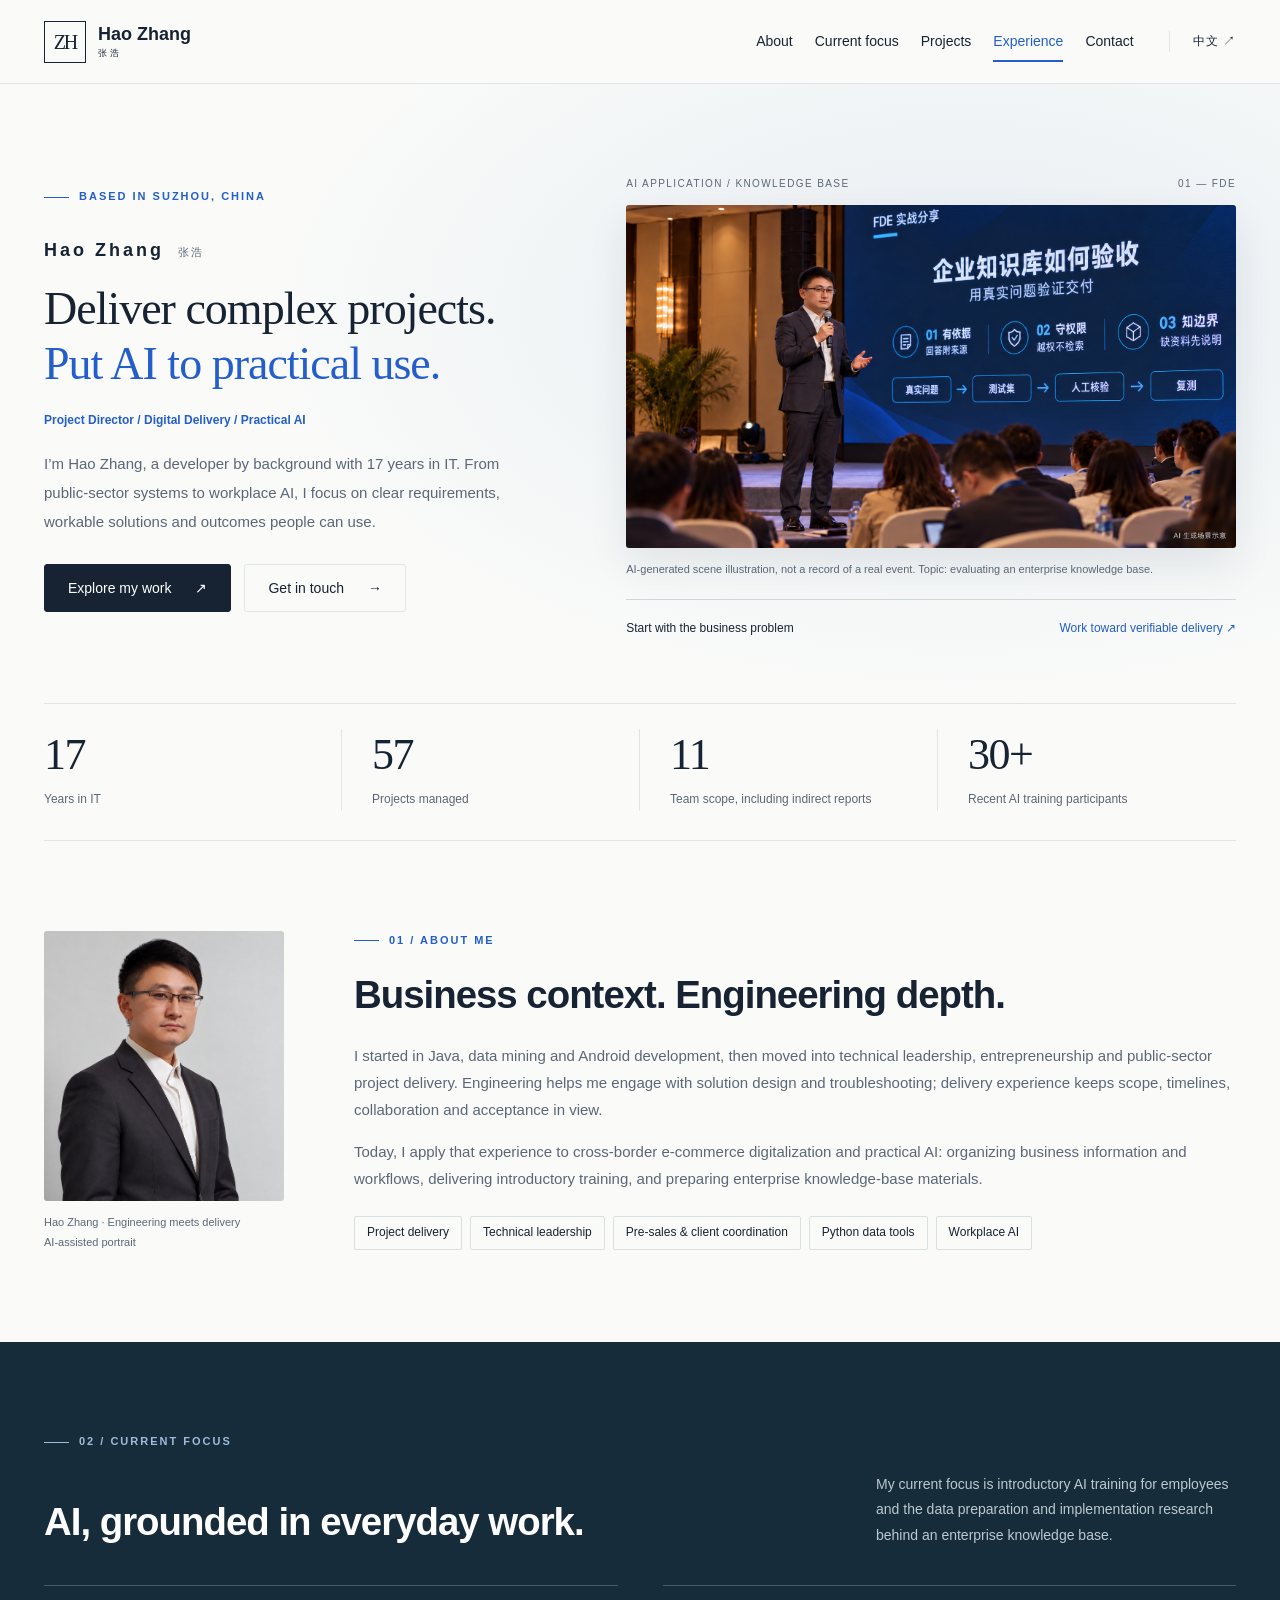
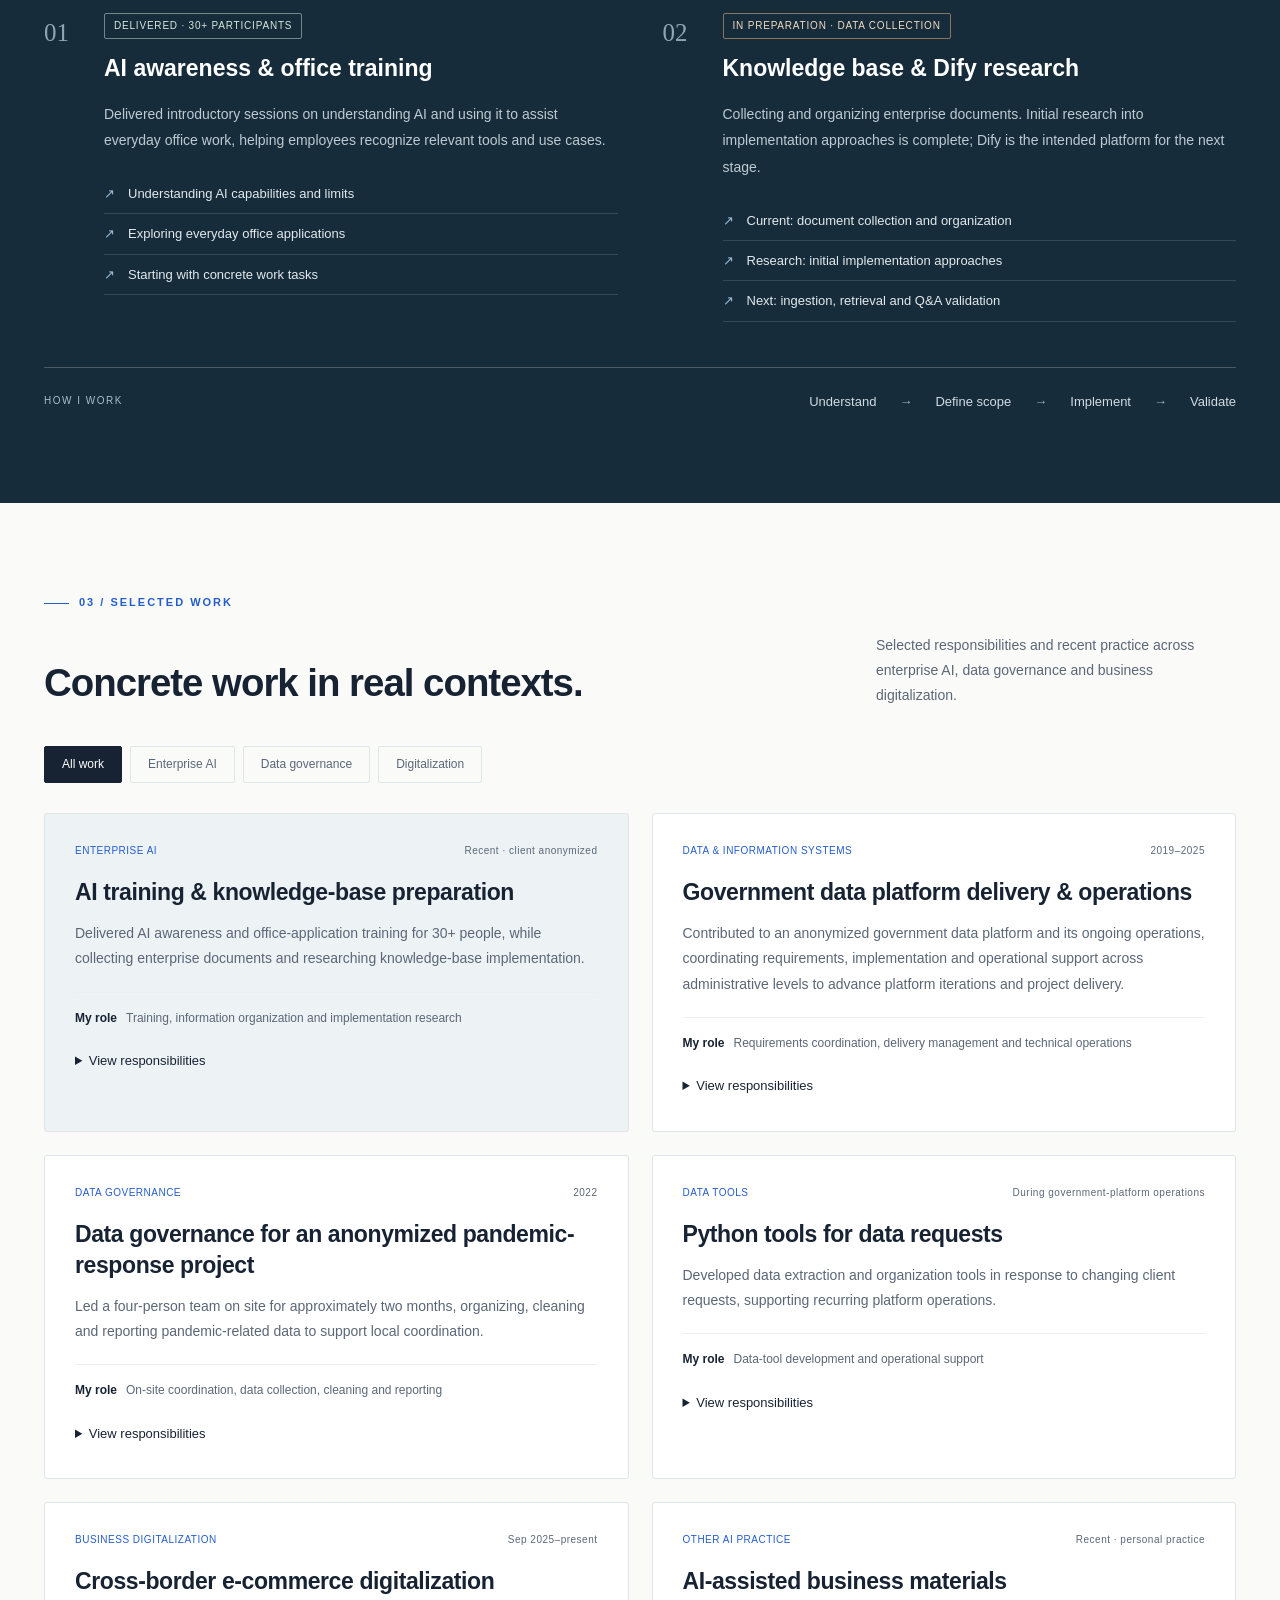
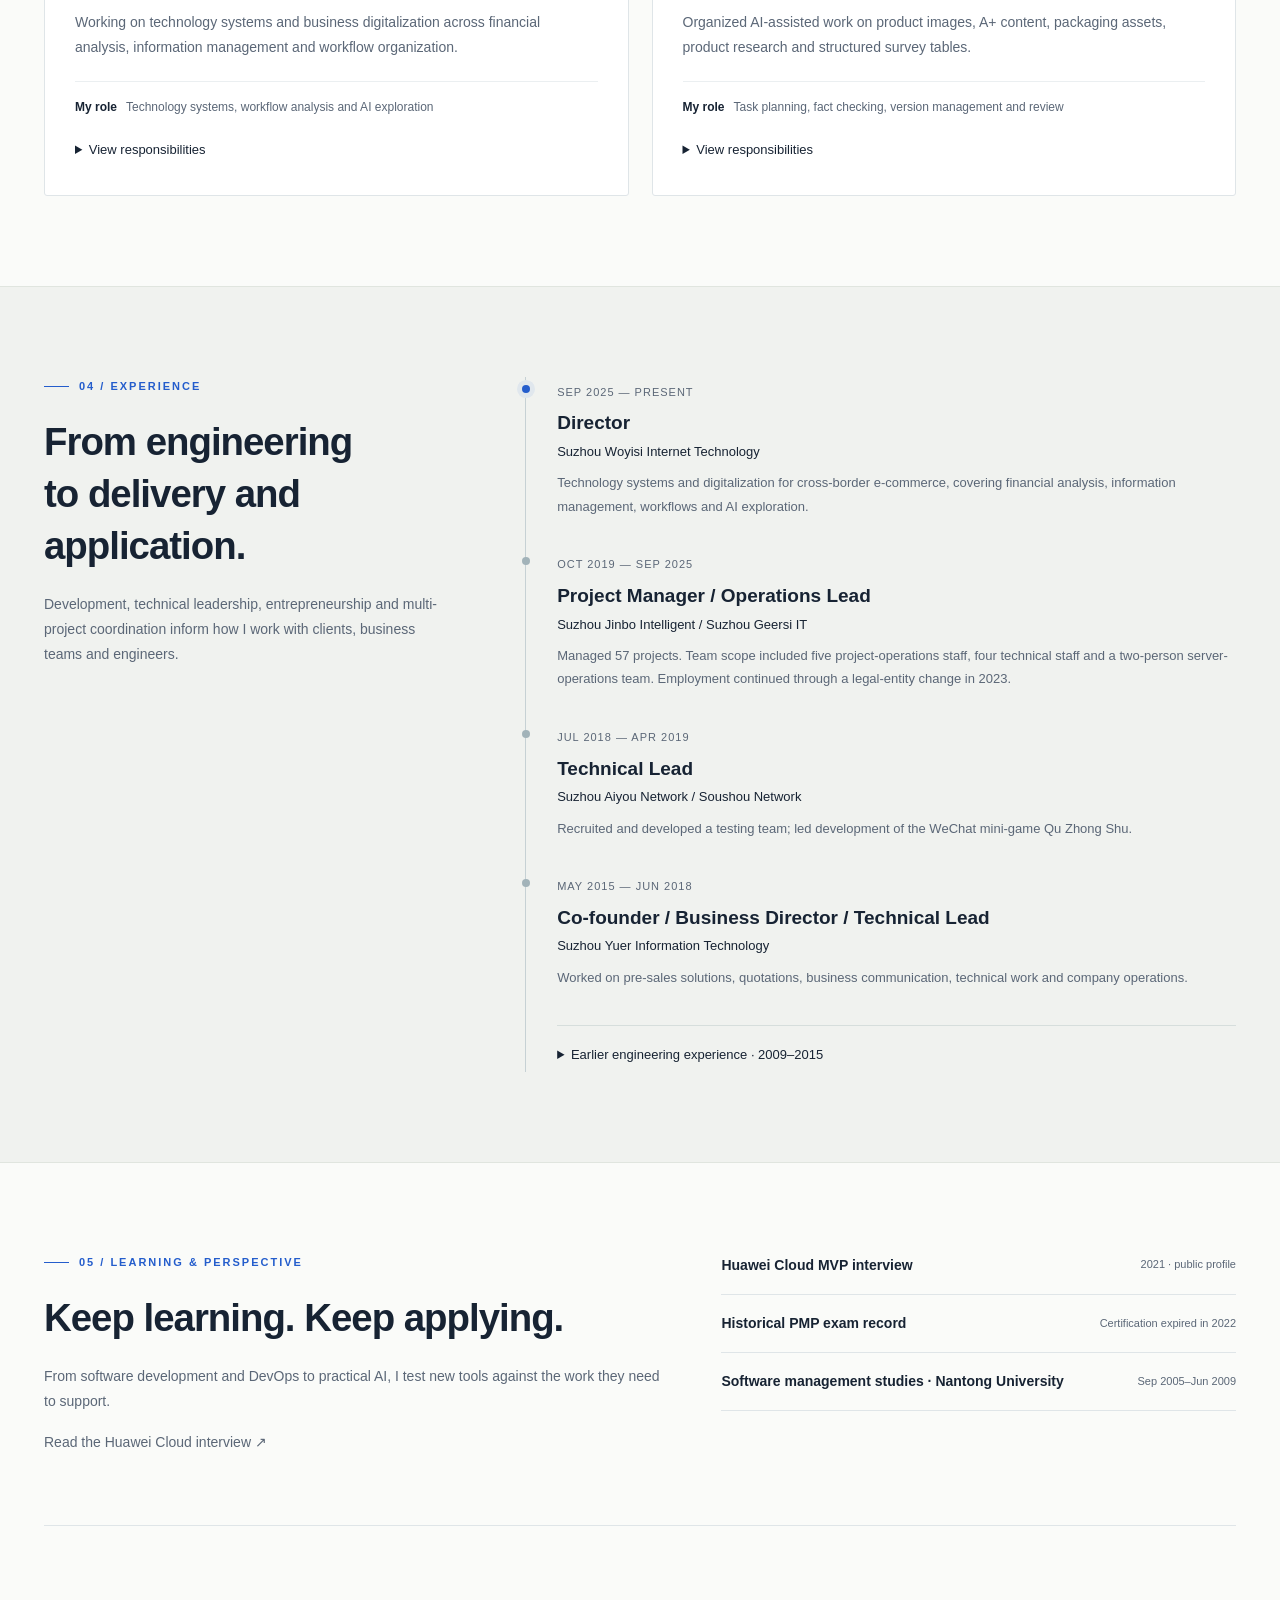
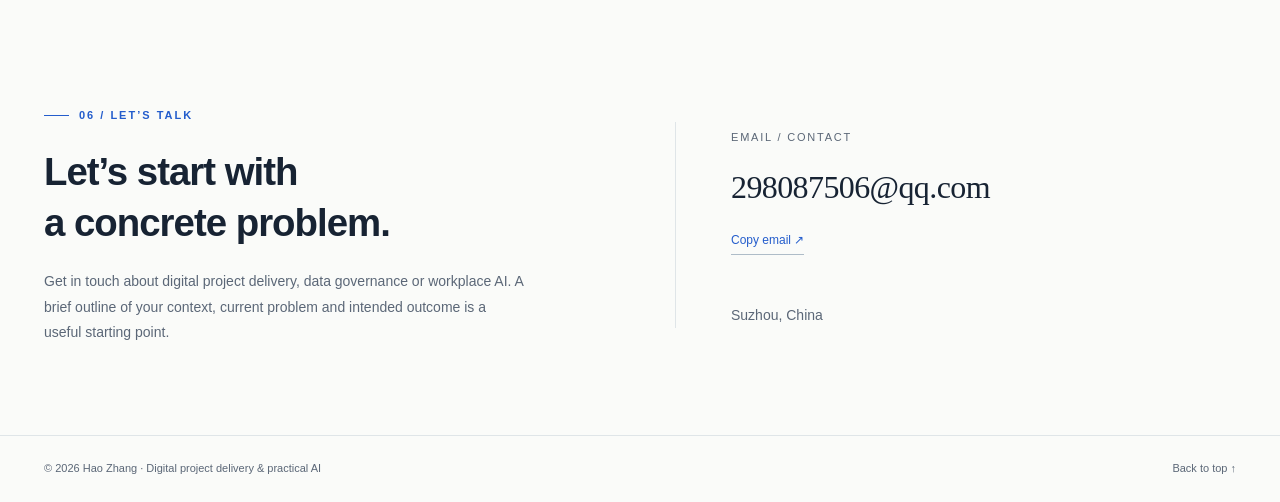
==== en.html @ bd1fc56a "Publish personal portfolio website" ====
<!doctype html>
<html lang="en"><head><meta charset="utf-8"><meta name="viewport" content="width=device-width,initial-scale=1"><meta name="theme-color" content="#172c3a"><title>Hao Zhang | Digital Project Delivery &amp; Practical AI</title><meta name="description" content="Hao Zhang — 17 years in IT, working across digital project delivery, data governance, AI workplace training and knowledge-base preparation."><meta property="og:title" content="Hao Zhang | Digital Project Delivery &amp; Practical AI"><meta property="og:description" content="Hao Zhang — 17 years in IT, working across digital project delivery, data governance, AI workplace training and knowledge-base preparation."><meta property="og:type" content="website"><link rel="icon" href="favicon.svg" type="image/svg+xml"><link rel="alternate" hreflang="zh-CN" href="index.html"><link rel="alternate" hreflang="en" href="en.html"><link rel="stylesheet" href="site.css"><script defer src="site.js"></script></head>
<body class="en" id="top"><a class="skip" href="#main">Skip to main content</a>
<header class="site-header"><div class="wrap header-inner"><a class="brand" href="#top" aria-label="Hao Zhang"><span class="monogram" aria-hidden="true">ZH</span><span><strong>Hao Zhang</strong><small>张浩</small></span></a><button class="menu-toggle" aria-expanded="false" aria-controls="navigation" type="button">Menu ☰</button><nav class="navigation" id="navigation" aria-label="Main navigation"><div class="nav-links"><a href="#about">About</a><a href="#focus">Current focus</a><a href="#projects">Projects</a><a href="#experience">Experience</a><a href="#contact">Contact</a></div><a class="language" href="index.html" lang="zh-CN">中文 ↗</a></nav></div></header>
<main id="main">
<section class="hero" aria-labelledby="hero-title"><div class="wrap"><div class="hero-grid"><div><div class="eyebrow">BASED IN SUZHOU, CHINA</div><p class="hero-name">Hao Zhang<span>张浩</span></p><h1 id="hero-title">Deliver complex projects.<br><em>Put AI to practical use.</em></h1><p class="hero-role">Project Director / Digital Delivery / Practical AI</p><p class="hero-description">I’m Hao Zhang, a developer by background with 17 years in IT. From public-sector systems to workplace AI, I focus on clear requirements, workable solutions and outcomes people can use.</p><div class="actions"><a class="button primary" href="#projects">Explore my work<span aria-hidden="true">↗</span></a><a class="button secondary" href="#contact">Get in touch<span aria-hidden="true">→</span></a></div></div><figure class="hero-visual"><div class="image-topline"><span>AI APPLICATION / KNOWLEDGE BASE</span><span>01 — FDE</span></div><img src="assets/fde-sharing.png" width="1672" height="941" fetchpriority="high" alt="AI-generated illustration of Hao Zhang presenting knowledge-base evaluation in a hotel conference room"><figcaption>AI-generated scene illustration, not a record of a real event. Topic: evaluating an enterprise knowledge base.</figcaption><div class="image-note"><span>Start with the business problem</span><span>Work toward verifiable delivery ↗</span></div></figure></div><div class="stats" aria-label="Experience at a glance"><div class="stat"><strong>17<small></small></strong><span>Years in IT</span></div><div class="stat"><strong>57<small></small></strong><span>Projects managed</span></div><div class="stat"><strong>11<small></small></strong><span>Team scope, including indirect reports</span></div><div class="stat"><strong>30+<small></small></strong><span>Recent AI training participants</span></div></div></div></section>
<section class="section" id="about"><div class="wrap about-grid"><figure class="portrait-frame"><img src="assets/portrait.png" width="1122" height="1402" loading="lazy" alt="Hao Zhang · AI-assisted portrait"><figcaption>Hao Zhang · Engineering meets delivery<br>AI-assisted portrait</figcaption></figure><div class="about-copy"><div class="eyebrow">01 / ABOUT ME</div><h2>Business context. Engineering depth.</h2><p>I started in Java, data mining and Android development, then moved into technical leadership, entrepreneurship and public-sector project delivery. Engineering helps me engage with solution design and troubleshooting; delivery experience keeps scope, timelines, collaboration and acceptance in view.</p><p>Today, I apply that experience to cross-border e-commerce digitalization and practical AI: organizing business information and workflows, delivering introductory training, and preparing enterprise knowledge-base materials.</p><div class="skills-line"><span>Project delivery</span><span>Technical leadership</span><span>Pre-sales &amp; client coordination</span><span>Python data tools</span><span>Workplace AI</span></div></div></div></section>
<section class="section working" id="focus"><div class="wrap"><div class="eyebrow">02 / CURRENT FOCUS</div><div class="section-heading"><h2>AI, grounded in everyday work.</h2><p>My current focus is introductory AI training for employees and the data preparation and implementation research behind an enterprise knowledge base.</p></div><div class="work-grid"><article class="work-item"><span class="work-number">01</span><div><span class="status ">DELIVERED · 30+ PARTICIPANTS</span><h3>AI awareness &amp; office training</h3><p>Delivered introductory sessions on understanding AI and using it to assist everyday office work, helping employees recognize relevant tools and use cases.</p><ul class="work-points"><li>Understanding AI capabilities and limits</li><li>Exploring everyday office applications</li><li>Starting with concrete work tasks</li></ul></div></article><article class="work-item"><span class="work-number">02</span><div><span class="status preparing">IN PREPARATION · DATA COLLECTION</span><h3>Knowledge base &amp; Dify research</h3><p>Collecting and organizing enterprise documents. Initial research into implementation approaches is complete; Dify is the intended platform for the next stage.</p><ul class="work-points"><li>Current: document collection and organization</li><li>Research: initial implementation approaches</li><li>Next: ingestion, retrieval and Q&amp;A validation</li></ul></div></article></div><div class="workflow"><span>HOW I WORK</span><div class="workflow-steps"><span>Understand</span><i aria-hidden="true">→</i><span>Define scope</span><i aria-hidden="true">→</i><span>Implement</span><i aria-hidden="true">→</i><span>Validate</span></div></div></div></section>
<section class="section" id="projects"><div class="wrap"><div class="eyebrow">03 / SELECTED WORK</div><div class="section-heading"><h2>Concrete work in real contexts.</h2><p>Selected responsibilities and recent practice across enterprise AI, data governance and business digitalization.</p></div><div class="filter-bar" role="group" aria-label="Filter projects"><button type="button" data-filter="all" aria-pressed="true" aria-controls="project-list">All work</button><button type="button" data-filter="ai" aria-pressed="false" aria-controls="project-list">Enterprise AI</button><button type="button" data-filter="data" aria-pressed="false" aria-controls="project-list">Data governance</button><button type="button" data-filter="digital" aria-pressed="false" aria-controls="project-list">Digitalization</button></div><p class="sr-only" id="filter-status" role="status" aria-live="polite"></p><div class="project-grid" id="project-list"><article class="project-card featured" data-category="ai"><div class="project-meta"><span>ENTERPRISE AI</span><time>Recent · client anonymized</time></div><h3>AI training &amp; knowledge-base preparation</h3><p>Delivered AI awareness and office-application training for 30+ people, while collecting enterprise documents and researching knowledge-base implementation.</p><div class="project-role"><b>My role</b>Training, information organization and implementation research</div><details><summary>View responsibilities</summary><p>The knowledge base is in data preparation, with Dify planned. Ingestion, Q&amp;A tests and validation are next steps; this is not presented as a live deployment.</p></details></article><article class="project-card " data-category="data"><div class="project-meta"><span>DATA &amp; INFORMATION SYSTEMS</span><time>2019–2025</time></div><h3>Government data platform delivery &amp; operations</h3><p>Contributed to an anonymized government data platform and its ongoing operations, coordinating requirements, implementation and operational support across administrative levels to advance platform iterations and project delivery.</p><div class="project-role"><b>My role</b>Requirements coordination, delivery management and technical operations</div><details><summary>View responsibilities</summary><p>Work covered requirements clarification, change coordination, technical iterations, operational support and acceptance coordination. Used data extraction and organization tools to respond to business requests, coordinating client, development and operations teams. Related assignments spanned platform construction, operations or consulting in multiple regions, with responsibilities varying by project.</p></details></article><article class="project-card " data-category="data"><div class="project-meta"><span>DATA GOVERNANCE</span><time>2022</time></div><h3>Data governance for an anonymized pandemic-response project</h3><p>Led a four-person team on site for approximately two months, organizing, cleaning and reporting pandemic-related data to support local coordination.</p><div class="project-role"><b>My role</b>On-site coordination, data collection, cleaning and reporting</div><details><summary>View responsibilities</summary><p>At the request of senior leadership, assembled a dedicated team for pandemic-response data governance, leading data collection, cleaning, verification and reporting to support on-site decision-making.</p></details></article><article class="project-card " data-category="data"><div class="project-meta"><span>DATA TOOLS</span><time>During government-platform operations</time></div><h3>Python tools for data requests</h3><p>Developed data extraction and organization tools in response to changing client requests, supporting recurring platform operations.</p><div class="project-role"><b>My role</b>Data-tool development and operational support</div><details><summary>View responsibilities</summary><p>Used Python for extraction and organization, alongside work on databases, server initialization, logging and security hardening.</p></details></article><article class="project-card " data-category="digital"><div class="project-meta"><span>BUSINESS DIGITALIZATION</span><time>Sep 2025–present</time></div><h3>Cross-border e-commerce digitalization</h3><p>Working on technology systems and business digitalization across financial analysis, information management and workflow organization.</p><div class="project-role"><b>My role</b>Technology systems, workflow analysis and AI exploration</div><details><summary>View responsibilities</summary><p>Director at Suzhou Woyisi Internet Technology, coordinating technology and digitalization work around business needs.</p></details></article><article class="project-card " data-category="ai"><div class="project-meta"><span>OTHER AI PRACTICE</span><time>Recent · personal practice</time></div><h3>AI-assisted business materials</h3><p>Organized AI-assisted work on product images, A+ content, packaging assets, product research and structured survey tables.</p><div class="project-role"><b>My role</b>Task planning, fact checking, version management and review</div><details><summary>View responsibilities</summary><p>Work includes materials for Amazon Japan, with attention to source inputs, product facts, editing scope and delivery checks. This is personal practice, not a claim of client commercial outcomes.</p></details></article></div></div></section>
<section class="section experience" id="experience"><div class="wrap experience-grid"><div class="experience-intro"><div class="eyebrow">04 / EXPERIENCE</div><h2>From engineering<br>to delivery and application.</h2><p>Development, technical leadership, entrepreneurship and multi-project coordination inform how I work with clients, business teams and engineers.</p></div><div class="timeline"><article class="job"><time>SEP 2025 — PRESENT</time><h3>Director</h3><p class="company">Suzhou Woyisi Internet Technology</p><p class="job-description">Technology systems and digitalization for cross-border e-commerce, covering financial analysis, information management, workflows and AI exploration.</p></article><article class="job"><time>OCT 2019 — SEP 2025</time><h3>Project Manager / Operations Lead</h3><p class="company">Suzhou Jinbo Intelligent / Suzhou Geersi IT</p><p class="job-description">Managed 57 projects. Team scope included five project-operations staff, four technical staff and a two-person server-operations team. Employment continued through a legal-entity change in 2023.</p></article><article class="job"><time>JUL 2018 — APR 2019</time><h3>Technical Lead</h3><p class="company">Suzhou Aiyou Network / Soushou Network</p><p class="job-description">Recruited and developed a testing team; led development of the WeChat mini-game Qu Zhong Shu.</p></article><article class="job"><time>MAY 2015 — JUN 2018</time><h3>Co-founder / Business Director / Technical Lead</h3><p class="company">Suzhou Yuer Information Technology</p><p class="job-description">Worked on pre-sales solutions, quotations, business communication, technical work and company operations.</p></article><details class="earlier"><summary>Earlier engineering experience · 2009–2015</summary><article class="job"><time>OCT 2014 — APR 2015</time><h3>Android Development Lead</h3><p class="company">Suzhou Ruiyi Information Technology</p><p class="job-description">Led development of carrier-related applications and urgent defect resolution.</p></article><article class="job"><time>APR 2012 — SEP 2014</time><h3>Android Systems Developer</h3><p class="company">Jiangsu Fujitsu Telecommunications</p><p class="job-description">Worked on system-level development and coordinated technical proposals during visits to headquarters in Japan.</p></article><article class="job"><time>APR 2011 — FEB 2012</time><h3>Data Mining Developer</h3><p class="company">Nanjing Chenghong Technology</p><p class="job-description">Assigned to ZTE, working on user-behavior analytics for a German telecom operator.</p></article><article class="job"><time>JUL 2009 — APR 2011</time><h3>Java Developer</h3><p class="company">Nanjing Anweide Technology</p><p class="job-description">Worked on a Shanghai detention-center management system and on-site requirements; later led development of an information-management system in Heilongjiang.</p></article></details></div></div></section>
<section class="section"><div class="wrap record"><div><div class="eyebrow">05 / LEARNING & PERSPECTIVE</div><h2>Keep learning. Keep applying.</h2><p>From software development and DevOps to practical AI, I test new tools against the work they need to support.</p><p><a href="https://bbs.huaweicloud.com/blogs/245874" target="_blank" rel="noopener noreferrer">Read the Huawei Cloud interview ↗</a></p></div><div><div class="record-item"><b>Huawei Cloud MVP interview</b><span>2021 · public profile</span></div><div class="record-item"><b>Historical PMP exam record</b><span>Certification expired in 2022</span></div><div class="record-item"><b>Software management studies · Nantong University</b><span>Sep 2005–Jun 2009</span></div></div></div></section>
<section class="section" id="contact"><div class="wrap contact-inner"><div><div class="eyebrow">06 / LET’S TALK</div><h2>Let’s start with<br>a concrete problem.</h2><p>Get in touch about digital project delivery, data governance or workplace AI. A brief outline of your context, current problem and intended outcome is a useful starting point.</p></div><div class="contact-box"><span class="contact-label">EMAIL / CONTACT</span><a class="email" href="mailto:298087506@qq.com">298087506@qq.com</a><button type="button" class="copy-email" data-copy-email>Copy email ↗</button><p id="copy-status" role="status" aria-live="polite"></p><p>Suzhou, China</p></div></div></section>
</main><footer class="footer"><div class="wrap footer-inner"><span>© 2026 Hao Zhang · Digital project delivery &amp; practical AI</span><a href="#top">Back to top ↑</a></div></footer>
<noscript><style>.menu-toggle{display:none}.navigation{display:flex;position:static;box-shadow:none;padding:10px;flex-wrap:wrap}.header-inner{height:auto;min-height:83px;flex-wrap:wrap}.filter-bar{display:none}</style></noscript></body></html>
---- site.css ----
@charset "UTF-8";
:root{--ink:#172333;--muted:#5b6777;--blue:#245dcc;--line:#dfe5e8;--paper:#fafbf9;--navy:#172c3a;--serif:Georgia,'Songti SC',serif}
*{box-sizing:border-box}html{scroll-behavior:smooth;scroll-padding-top:100px}body{margin:0;color:var(--ink);background:var(--paper);font-family:-apple-system,BlinkMacSystemFont,'PingFang SC','Microsoft YaHei',sans-serif;font-size:16px;line-height:1.8;-webkit-font-smoothing:antialiased}a{color:inherit;text-decoration:none}button{font:inherit;cursor:pointer}img{max-width:100%;display:block}a:focus-visible,button:focus-visible,summary:focus-visible{outline:3px solid #3181de;outline-offset:5px}[hidden]{display:none!important}h1,h2,h3,p,figure{margin:0}h1,h2,h3{line-height:1.35}h2{font-size:clamp(28px,3vw,40px);letter-spacing:-1px;font-weight:650}h3{font-weight:650}p+p{margin-top:15px}::selection{background:#dbe9ff}.wrap{width:min(1200px,calc(100% - 88px));margin-inline:auto}.skip{position:absolute;top:-100px;left:20px;background:white;padding:10px 18px;z-index:99}.skip:focus{top:12px}.sr-only{position:absolute;width:1px;height:1px;padding:0;overflow:hidden;clip:rect(0,0,0,0);white-space:nowrap;border:0}.site-header{position:sticky;top:0;background:rgba(250,251,249,.97);border-bottom:1px solid var(--line);z-index:20}.header-inner{height:83px;display:flex;justify-content:space-between;align-items:center;gap:30px}.brand{display:flex;gap:12px;align-items:center;flex-shrink:0}.monogram{font-family:var(--serif);font-size:20px;width:42px;height:42px;border:1px solid var(--ink);display:grid;place-items:center;letter-spacing:-2px}.brand strong{display:block;font-size:18px;line-height:1.4}.brand small{display:block;font-size:9px;letter-spacing:2.5px;line-height:1.5}.navigation{display:flex;gap:35px;align-items:center}.nav-links{display:flex;gap:29px;font-size:14px}.nav-links a{position:relative;padding-block:8px}.nav-links a:hover,.nav-links a[aria-current]{color:var(--blue)}.nav-links a[aria-current]:after{content:'';position:absolute;bottom:0;height:2px;left:0;right:0;background:var(--blue)}.language{font-size:12px;letter-spacing:1px;border-left:1px solid var(--line);padding-left:23px}.menu-toggle{display:none;border:1px solid var(--line);background:transparent;padding:5px 12px;font-size:13px}.eyebrow{display:flex;align-items:center;gap:10px;color:var(--blue);font-size:11px;font-weight:650;letter-spacing:2px;text-transform:uppercase}.eyebrow:before{content:'';height:1px;width:25px;background:currentColor}.hero{padding:76px 0 0;background:radial-gradient(ellipse at 75% 30%,#e7edf3 0,transparent 53%)}.hero-grid{display:grid;grid-template-columns:1fr 1.15fr;gap:52px;align-items:center}.hero-name{font-size:18px;font-weight:650;margin-top:27px;letter-spacing:3px}.hero-name span{color:var(--muted);font-size:11px;letter-spacing:2px;margin-left:14px;font-weight:400}.hero h1{font-size:clamp(34px,3.2vw,47px);line-height:1.4;letter-spacing:-1.8px;margin-top:16px}.hero h1 em{font-style:normal;color:var(--blue)}.hero-role{font-size:12px;letter-spacing:1px;margin-top:19px;color:var(--blue);font-weight:600}.hero-description{font-size:15px;color:var(--muted);max-width:460px;margin-top:17px;line-height:1.95}.actions{display:flex;gap:13px;align-items:center;flex-wrap:wrap;margin-top:28px}.button{display:inline-flex;justify-content:center;align-items:center;gap:24px;min-height:48px;padding:10px 23px;border:1px solid var(--line);border-radius:3px;font-size:14px;transition:background .16s,color .16s}.button.primary{background:var(--ink);border-color:var(--ink);color:white}.button.primary:hover{background:var(--blue);border-color:var(--blue)}.button.secondary:hover{background:#e8edf2}.hero-visual{padding-top:15px}.image-topline{display:flex;justify-content:space-between;font-size:10px;letter-spacing:1.4px;color:var(--muted);margin-bottom:12px}.hero-visual img{width:100%;height:auto;aspect-ratio:1672/941;border-radius:3px;box-shadow:0 16px 40px #17233317}.hero-visual figcaption{font-size:11px;color:var(--muted);margin-top:12px;line-height:1.7}.image-note{display:flex;justify-content:space-between;margin-top:20px;padding-top:18px;border-top:1px solid #cdd6dc;color:var(--ink);font-size:12px}.image-note span:last-child{color:var(--blue)}.stats{display:grid;grid-template-columns:repeat(4,1fr);margin-top:64px;border-top:1px solid var(--line);border-bottom:1px solid var(--line);padding:25px 0 29px}.stat{padding:0 30px;border-right:1px solid var(--line)}.stat:first-child{padding-left:0}.stat:last-child{border:0}.stat strong{font-family:var(--serif);font-weight:400;font-size:44px;line-height:1.2;letter-spacing:-1.5px}.stat strong small{font-size:21px;margin-left:6px}.stat span{display:block;font-size:12px;color:var(--muted);margin-top:7px}.section{padding:90px 0}.section-heading{display:flex;justify-content:space-between;gap:40px;align-items:end;margin:20px 0 37px}.section-heading>p{max-width:400px;font-size:14px;color:var(--muted)}.about-grid{display:grid;grid-template-columns:240px 1fr;gap:70px}.portrait-frame img{width:100%;height:auto;aspect-ratio:4/4.5;object-fit:cover;object-position:center 13%;border-radius:3px}.portrait-frame figcaption{font-size:11px;color:var(--muted);margin-top:12px}.about-copy h2{margin:18px 0 22px}.about-copy>p{font-size:15px;color:var(--muted)}.skills-line{display:flex;flex-wrap:wrap;gap:8px;margin-top:24px}.skills-line span{padding:5px 12px;font-size:12px;border:1px solid #d8e0e3;border-radius:2px}.working{background:var(--navy);color:white}.working .eyebrow{color:#9dbbda}.working .section-heading>p{color:#bcc9d1}.work-grid{display:grid;grid-template-columns:1fr 1fr;gap:45px}.work-item{border-top:1px solid #4a5b66;padding-top:24px;display:grid;grid-template-columns:45px 1fr;gap:15px}.work-number{font-family:var(--serif);font-size:25px;color:#8da6b7}.work-item h3{font-size:24px;margin:14px 0 17px}.status{display:inline-block;font-size:10px;letter-spacing:.8px;line-height:1.8;padding:3px 9px;border:1px solid #70888a;border-radius:2px;color:#d4e8dc}.status.preparing{color:#f0dbc1;border-color:#88765f}.work-item p{font-size:14px;color:#bdcad2;line-height:1.9}.work-points{margin:20px 0 0;padding:0;list-style:none}.work-points li{padding:8px 0;border-bottom:1px solid #344956;font-size:13px;color:#e2e9ed}.work-points li:before{content:'↗';padding-right:13px;color:#9cbcdc}.workflow{display:flex;align-items:center;justify-content:space-between;gap:16px;border-top:1px solid #4a5b66;margin-top:45px;padding-top:22px;font-size:13px;color:#d0dbe2}.workflow>span:first-child{font-size:10px;letter-spacing:1.5px;color:#a9bdca}.workflow-steps{display:flex;gap:23px;align-items:center;flex-wrap:wrap}.workflow-steps i{font-style:normal;color:#a2b7c5}.filter-bar{display:flex;gap:8px;flex-wrap:wrap;margin-bottom:30px}.filter-bar button{border:1px solid var(--line);border-radius:2px;padding:7px 17px;background:transparent;color:var(--muted);font-size:12px}.filter-bar button[aria-pressed=true]{background:var(--ink);border-color:var(--ink);color:white}.project-grid{display:grid;grid-template-columns:1fr 1fr;gap:23px}.project-card{padding:28px 30px;background:white;border:1px solid var(--line);border-radius:3px}.project-meta{display:flex;justify-content:space-between;align-items:center;gap:12px;font-size:10px;letter-spacing:.5px;color:var(--muted)}.project-meta span{color:var(--blue)}.project-card h3{font-size:23px;letter-spacing:-.4px;margin:17px 0 13px}.project-card>p{font-size:14px;color:var(--muted)}.project-role{border-top:1px solid #ebeff1;margin-top:20px;padding-top:15px;font-size:12px;color:var(--muted)}.project-role b{color:var(--ink);font-weight:600;margin-right:9px}.project-card details{margin-top:15px;font-size:13px;color:var(--muted)}summary{cursor:pointer;color:var(--ink);font-size:13px;padding:5px 0}details[open] summary{margin-bottom:12px}.project-card details p{padding-left:16px;border-left:2px solid #dae5ef}.project-card.featured{background:#edf2f5}.experience{background:#f0f2ef;border-block:1px solid #e0e5df}.experience-grid{display:grid;grid-template-columns:1fr 1.75fr;gap:75px}.experience-intro h2{margin:20px 0}.experience-intro p{font-size:14px;color:var(--muted)}.timeline{border-left:1px solid #c6d1d4;padding-left:31px}.job{position:relative;padding-bottom:31px}.job:last-child{padding-bottom:0}.job:before{content:'';width:8px;height:8px;border-radius:50%;background:#a2b3b9;position:absolute;left:-35.5px;top:8px}.job:first-child:before{background:var(--blue);box-shadow:0 0 0 5px #e0e7ed}.job time{font-size:11px;letter-spacing:1px;color:var(--muted)}.job h3{font-size:19px;margin-top:5px}.job .company{font-size:13px;color:var(--ink);margin-top:4px}.job .job-description{font-size:13px;color:var(--muted);margin-top:8px}.earlier{margin-top:5px;border-top:1px solid #d6dedc;padding-top:12px}.earlier .job{margin-top:23px;padding-left:0}.earlier .job:before{display:none}.record{display:grid;grid-template-columns:1.2fr 1fr;gap:60px;border-bottom:1px solid var(--line);padding-bottom:70px}.record h2{margin:20px 0}.record p{color:var(--muted);font-size:14px}.record-item{padding:16px 0;border-bottom:1px solid var(--line);font-size:14px;display:flex;justify-content:space-between;align-items:center;gap:20px}.record-item:first-child{padding-top:0}.record-item span{font-size:11px;color:var(--muted)}.contact-inner{display:grid;grid-template-columns:1fr 1fr;gap:70px;align-items:center}.contact-inner h2{margin:20px 0}.contact-inner p{font-size:14px;color:var(--muted);max-width:480px}.contact-box{border-left:1px solid var(--line);padding-left:55px}.contact-label{font-size:11px;letter-spacing:1.8px;color:var(--muted)}.email{display:block;font-family:var(--serif);font-size:clamp(24px,2.5vw,34px);letter-spacing:-.6px;margin:8px 0;overflow-wrap:anywhere}.copy-email{background:transparent;border:0;border-bottom:1px solid #aebcc8;padding:3px 0;font-size:12px;color:var(--blue)}#copy-status{font-size:12px;min-height:24px;color:var(--blue);margin-top:9px}.footer{padding:23px 0;border-top:1px solid var(--line);color:var(--muted);font-size:11px}.footer-inner{display:flex;justify-content:space-between;gap:20px}.footer a:hover{color:var(--blue)}.en .hero h1{font-family:var(--serif);font-weight:400;letter-spacing:-1px;font-size:46px;line-height:1.18}.en .hero-role{letter-spacing:0}.en .nav-links{gap:22px}.en .work-item h3{font-size:23px}.en .section-heading>p{max-width:360px}
@media(max-width:1050px){.wrap{width:calc(100% - 56px)}.hero-grid{gap:30px;grid-template-columns:1fr 1fr}.hero h1{font-size:34px}.navigation{gap:22px}.nav-links{gap:18px}.about-grid{gap:40px;grid-template-columns:200px 1fr}.experience-grid{gap:45px}.contact-inner{gap:30px}.contact-box{padding-left:30px}.en .hero h1{font-size:39px}.en .nav-links{gap:15px}}
@media(max-width:800px){.wrap{width:calc(100% - 40px)}.header-inner{height:70px}.menu-toggle{display:block}.navigation{display:none;position:absolute;left:0;right:0;top:70px;background:var(--paper);padding:22px;border-bottom:1px solid var(--line);box-shadow:0 10px 18px #1723330a;align-items:stretch}.navigation.is-open{display:flex;flex-direction:column;gap:14px}.nav-links{flex-direction:column;gap:5px}.nav-links a{padding:8px}.language{padding:8px;border-left:0;border-top:1px solid var(--line)}.hero{padding-top:40px}.hero-grid{grid-template-columns:1fr;gap:31px}.hero h1{font-size:clamp(34px,6vw,48px)}.hero-name{margin-top:21px}.hero-description{max-width:600px}.hero-visual{padding-top:0}.image-note{margin-top:15px;padding-top:13px}.stats{margin-top:34px;padding:24px 0}.stat{padding:0 15px}.stat strong{font-size:36px}.stat span{font-size:10px}.stat strong small{font-size:16px}.section{padding:60px 0}.about-grid{gap:30px;grid-template-columns:160px 1fr}.about-copy h2{font-size:28px}.about-copy>p{font-size:14px}.section-heading{display:block;margin-bottom:28px}.section-heading>p{margin-top:16px;max-width:100%}.work-grid{gap:30px}.work-item{grid-template-columns:1fr;gap:0}.work-number{font-size:19px;margin-bottom:12px}.work-item h3{font-size:22px}.workflow{align-items:start;flex-direction:column}.workflow-steps{gap:15px}.project-card{padding:22px}.project-card h3{font-size:20px}.experience-grid{grid-template-columns:1fr;gap:35px}.record{gap:30px;padding-bottom:45px}.contact-inner{gap:30px}.contact-inner h2{font-size:28px}.en .hero h1{font-size:44px}.en .section-heading>p{max-width:100%}}
@media(max-width:540px){.wrap{width:calc(100% - 36px)}.hero h1{font-size:35px;letter-spacing:-1px}.hero-role{font-size:11px;letter-spacing:0}.hero-description{font-size:14px}.actions{margin-top:23px;gap:10px}.button{font-size:13px;padding:10px 17px;gap:19px;min-height:46px}.stats{grid-template-columns:1fr 1fr;row-gap:21px}.stat{padding:0 0 0 20px}.stat:nth-child(odd){padding-left:0}.stat:nth-child(2){border-right:0}.stat strong{font-size:40px}.stat span{font-size:11px}.about-grid{grid-template-columns:1fr;gap:25px}.portrait-frame{display:flex;gap:18px;align-items:end}.portrait-frame img{width:125px;aspect-ratio:1/1.1}.portrait-frame figcaption{max-width:130px;font-size:11px}.about-copy h2{font-size:29px}.work-grid,.project-grid,.record,.contact-inner{grid-template-columns:1fr}.work-grid{gap:33px}.work-item{grid-template-columns:32px 1fr;gap:10px}.work-number{font-size:20px}.work-item h3{font-size:22px}.workflow-steps{font-size:11px;gap:9px}.project-card h3{font-size:22px}.filter-bar{gap:6px}.filter-bar button{font-size:11px;padding:7px 11px}.record{gap:24px}.contact-box{border-left:0;padding:24px 0 0;border-top:1px solid var(--line)}.email{font-size:30px}.footer-inner{flex-direction:column;gap:5px}.section{padding:52px 0}.image-topline{font-size:9px}.image-note{font-size:11px}.hero-visual figcaption{font-size:10px}.en .hero h1{font-size:41px}.en .workflow-steps{gap:8px;font-size:11px}}
@media(prefers-reduced-motion:reduce){html{scroll-behavior:auto}*{transition:none!important}}
@media print{.site-header,.filter-bar,.actions,.copy-email,.hero-visual,.portrait-frame,.footer,.skip{display:none!important}body{background:white;color:black;font-size:11pt}.wrap{width:100%}.section{padding:24px 0}.hero{padding-top:0}.hero-grid,.about-grid,.experience-grid,.contact-inner{display:block}.working{background:white;color:black}.working p,.working li,.working .eyebrow,.working .section-heading>p{color:#333}.project-card{break-inside:avoid}.project-card[hidden]{display:block!important}.contact-box{border:0;padding:0}.stats{margin-top:24px}h2{font-size:22pt}}
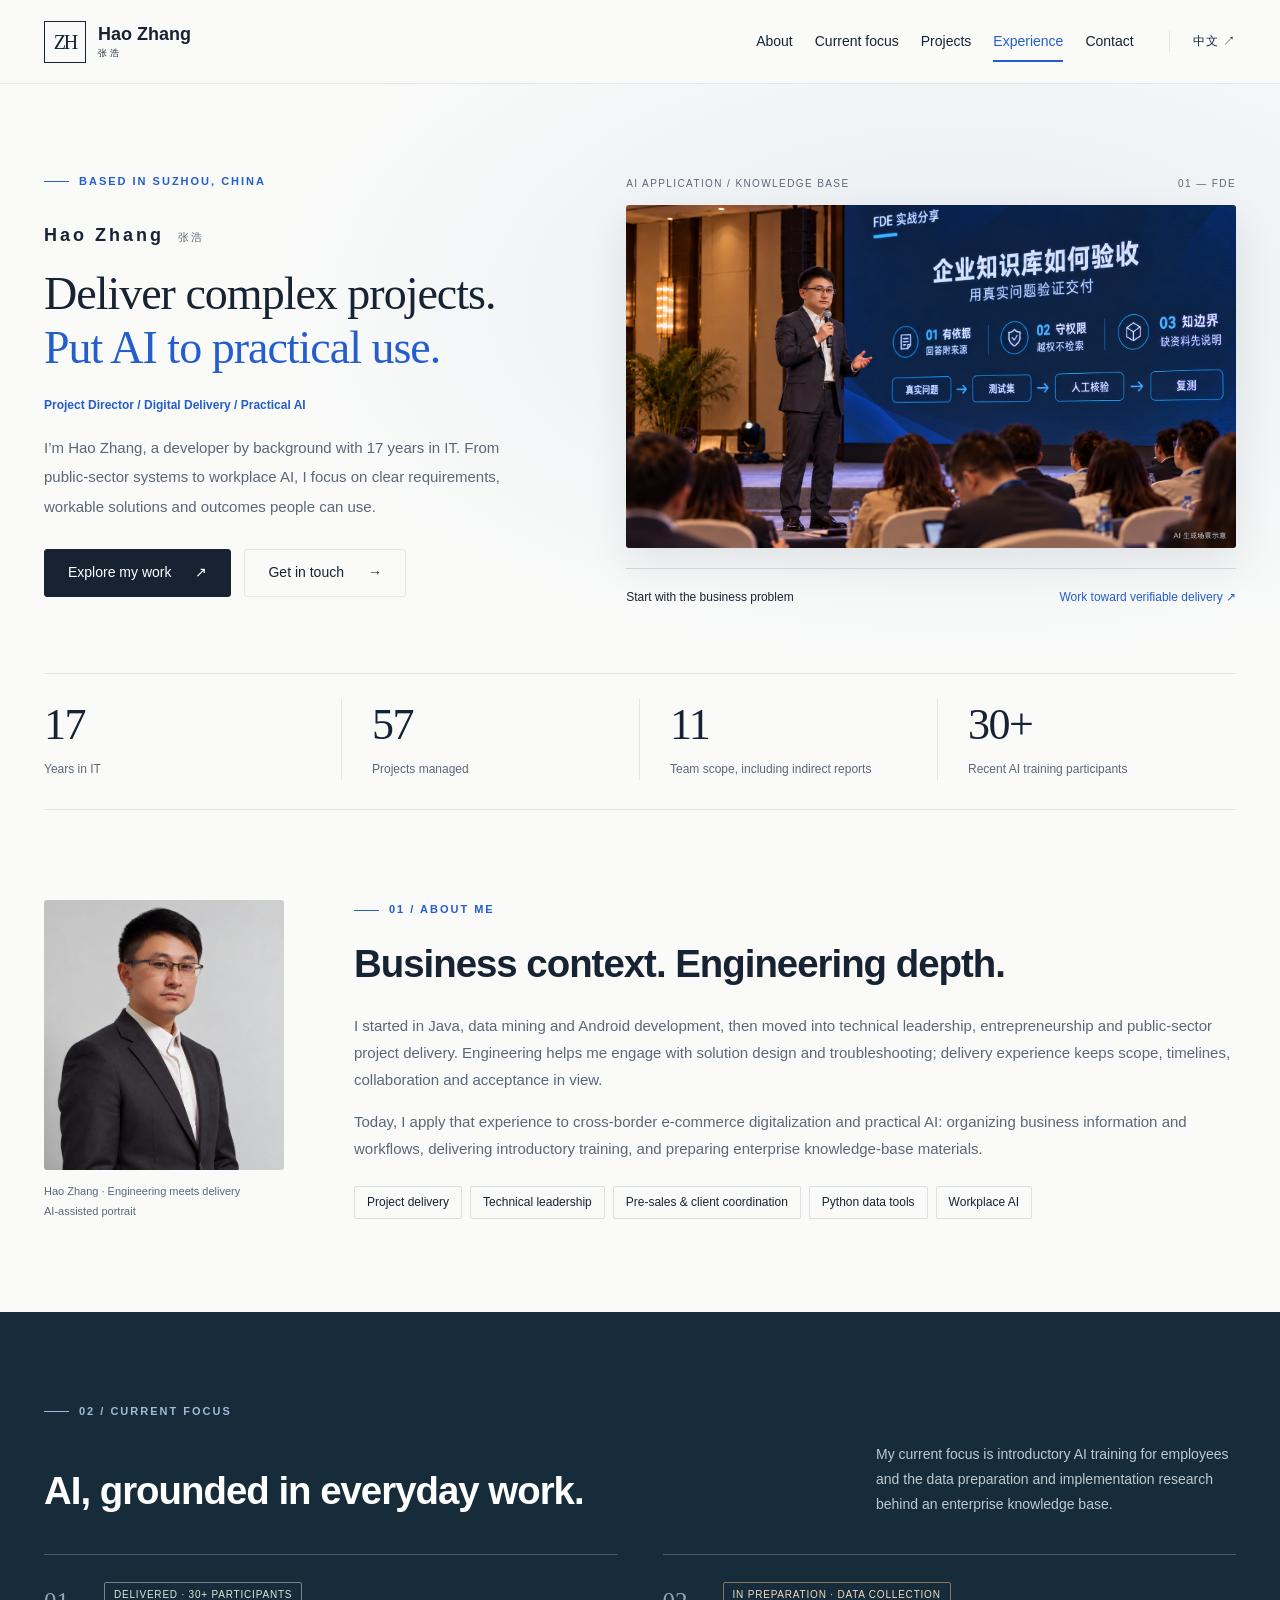
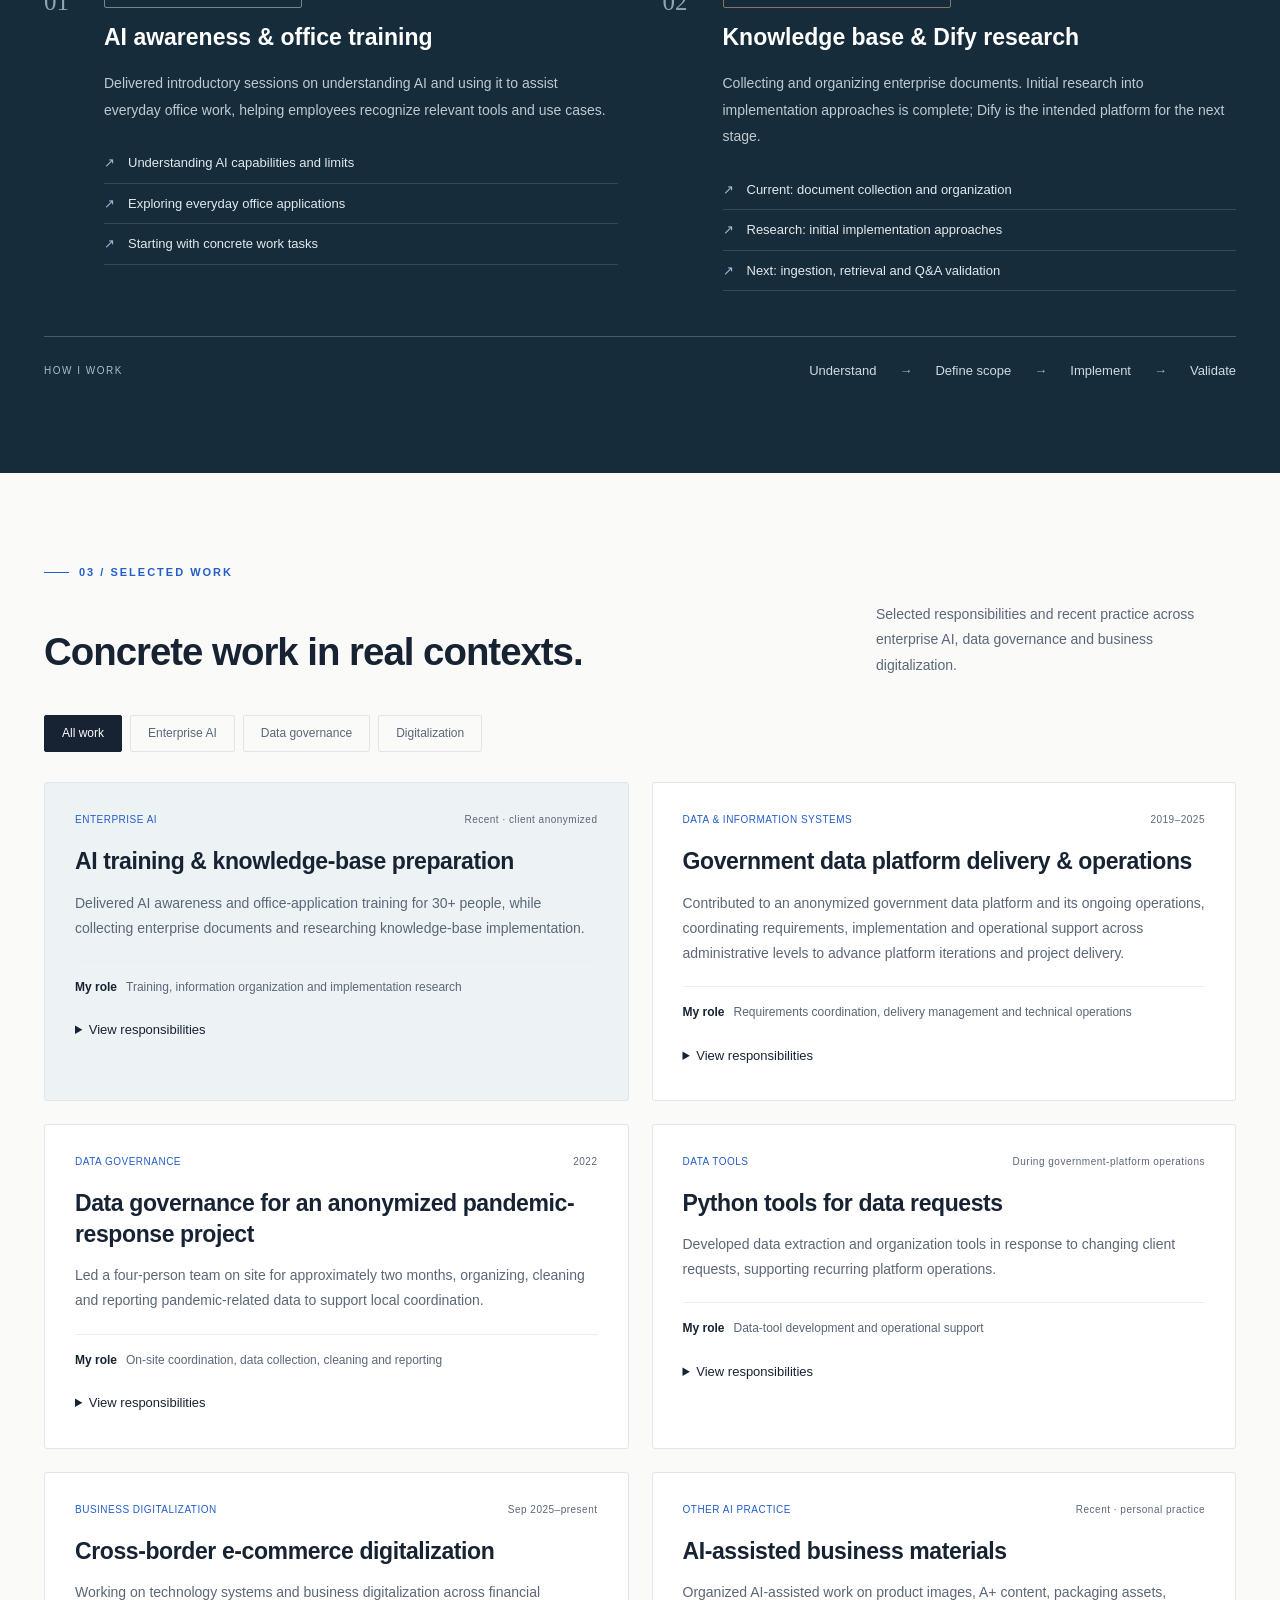
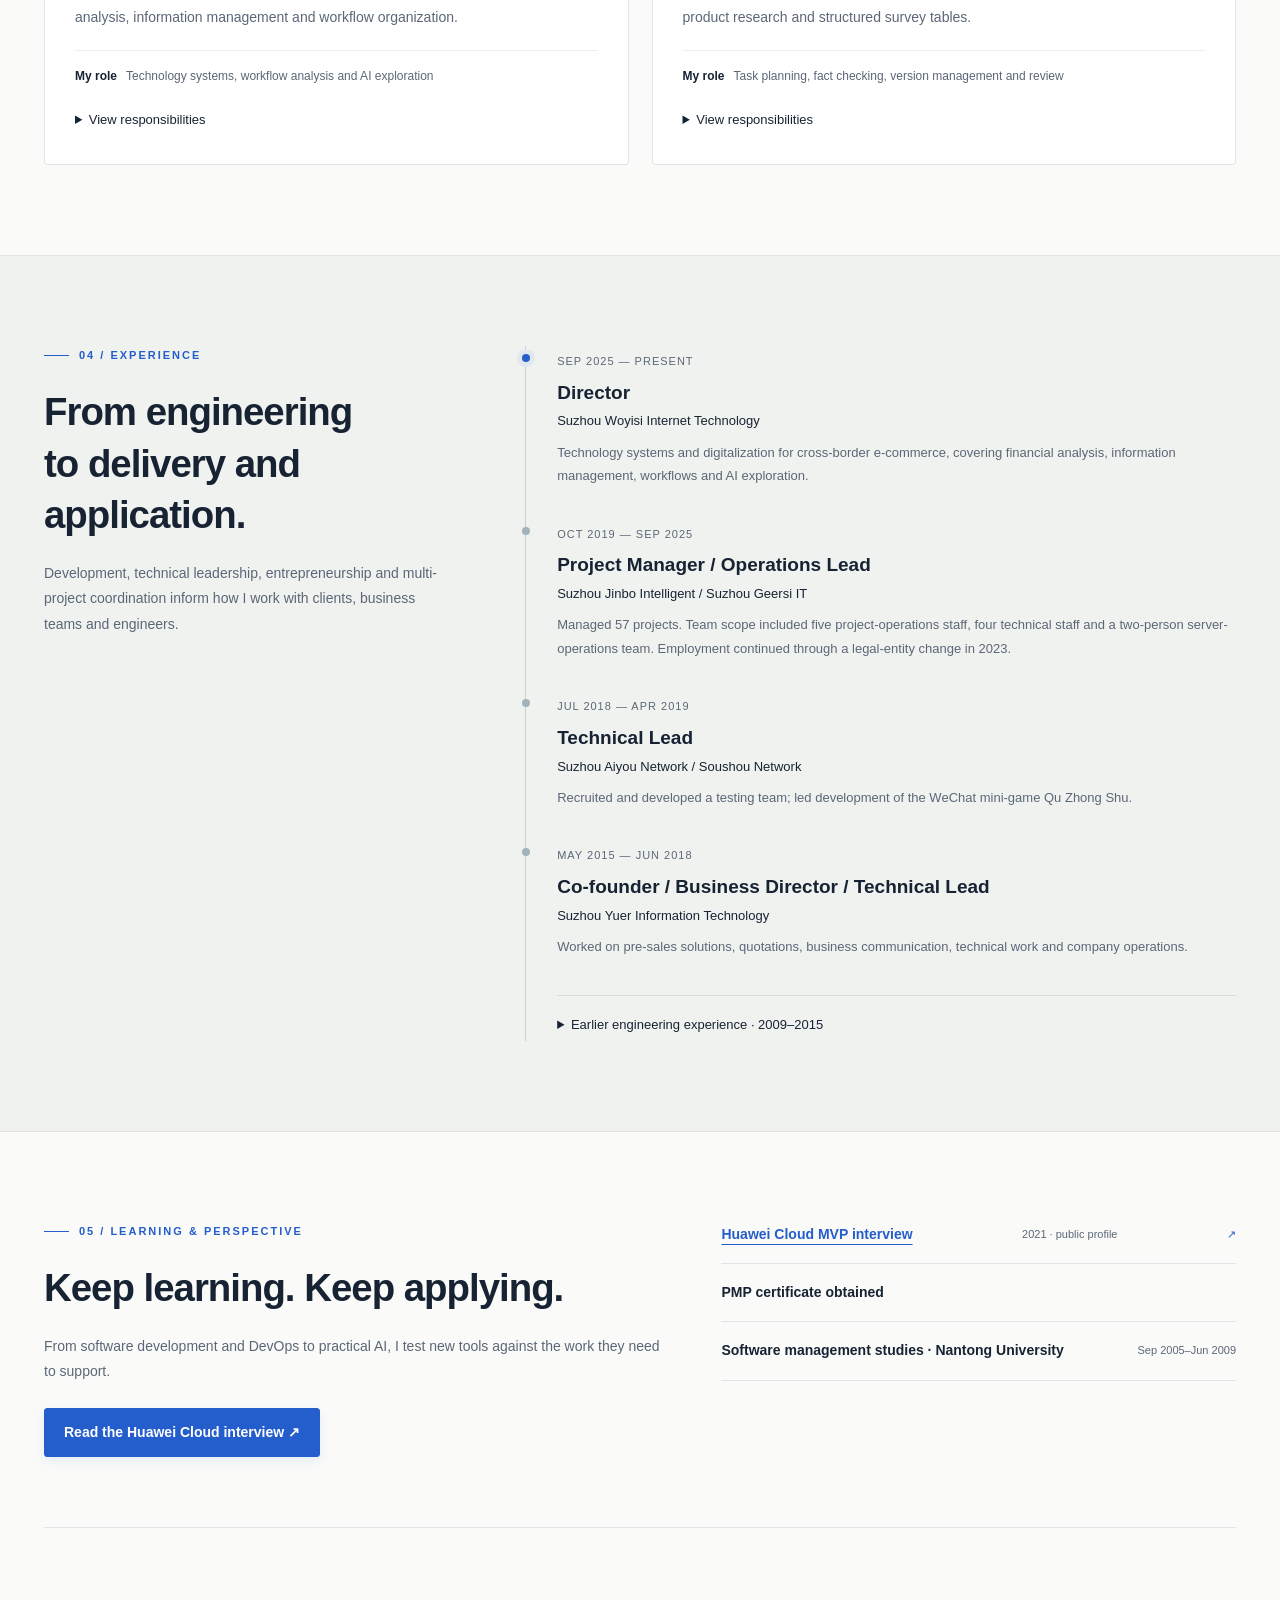
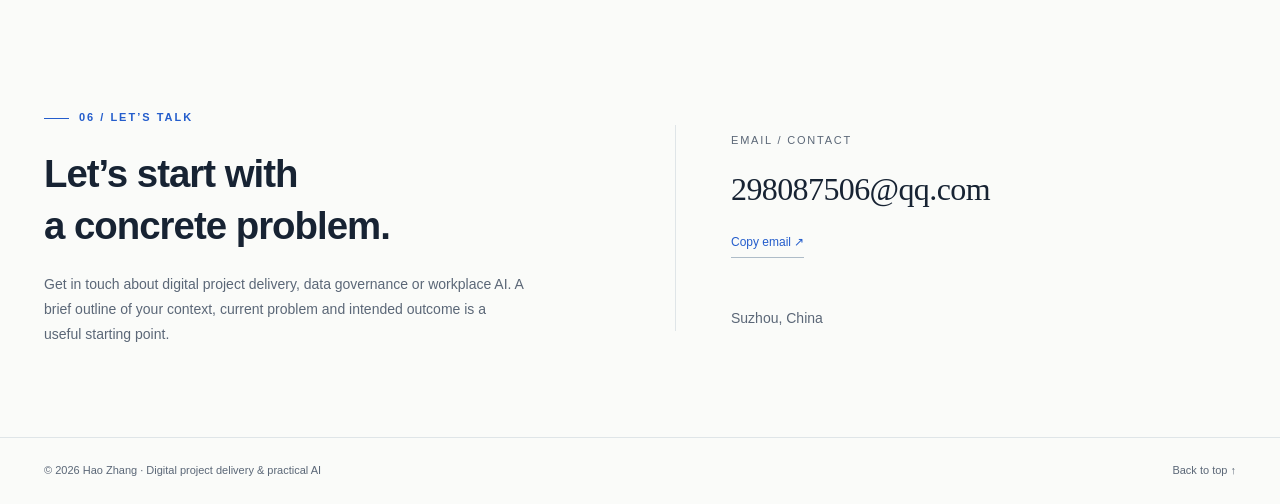
==== commit a5413db6: "Refine credentials and highlight interview links" ====
--- a/en.html
+++ b/en.html
@@ -3,12 +3,12 @@
 <body class="en" id="top"><a class="skip" href="#main">Skip to main content</a>
 <header class="site-header"><div class="wrap header-inner"><a class="brand" href="#top" aria-label="Hao Zhang"><span class="monogram" aria-hidden="true">ZH</span><span><strong>Hao Zhang</strong><small>张浩</small></span></a><button class="menu-toggle" aria-expanded="false" aria-controls="navigation" type="button">Menu ☰</button><nav class="navigation" id="navigation" aria-label="Main navigation"><div class="nav-links"><a href="#about">About</a><a href="#focus">Current focus</a><a href="#projects">Projects</a><a href="#experience">Experience</a><a href="#contact">Contact</a></div><a class="language" href="index.html" lang="zh-CN">中文 ↗</a></nav></div></header>
 <main id="main">
-<section class="hero" aria-labelledby="hero-title"><div class="wrap"><div class="hero-grid"><div><div class="eyebrow">BASED IN SUZHOU, CHINA</div><p class="hero-name">Hao Zhang<span>张浩</span></p><h1 id="hero-title">Deliver complex projects.<br><em>Put AI to practical use.</em></h1><p class="hero-role">Project Director / Digital Delivery / Practical AI</p><p class="hero-description">I’m Hao Zhang, a developer by background with 17 years in IT. From public-sector systems to workplace AI, I focus on clear requirements, workable solutions and outcomes people can use.</p><div class="actions"><a class="button primary" href="#projects">Explore my work<span aria-hidden="true">↗</span></a><a class="button secondary" href="#contact">Get in touch<span aria-hidden="true">→</span></a></div></div><figure class="hero-visual"><div class="image-topline"><span>AI APPLICATION / KNOWLEDGE BASE</span><span>01 — FDE</span></div><img src="assets/fde-sharing.png" width="1672" height="941" fetchpriority="high" alt="AI-generated illustration of Hao Zhang presenting knowledge-base evaluation in a hotel conference room"><figcaption>AI-generated scene illustration, not a record of a real event. Topic: evaluating an enterprise knowledge base.</figcaption><div class="image-note"><span>Start with the business problem</span><span>Work toward verifiable delivery ↗</span></div></figure></div><div class="stats" aria-label="Experience at a glance"><div class="stat"><strong>17<small></small></strong><span>Years in IT</span></div><div class="stat"><strong>57<small></small></strong><span>Projects managed</span></div><div class="stat"><strong>11<small></small></strong><span>Team scope, including indirect reports</span></div><div class="stat"><strong>30+<small></small></strong><span>Recent AI training participants</span></div></div></div></section>
+<section class="hero" aria-labelledby="hero-title"><div class="wrap"><div class="hero-grid"><div><div class="eyebrow">BASED IN SUZHOU, CHINA</div><p class="hero-name">Hao Zhang<span>张浩</span></p><h1 id="hero-title">Deliver complex projects.<br><em>Put AI to practical use.</em></h1><p class="hero-role">Project Director / Digital Delivery / Practical AI</p><p class="hero-description">I’m Hao Zhang, a developer by background with 17 years in IT. From public-sector systems to workplace AI, I focus on clear requirements, workable solutions and outcomes people can use.</p><div class="actions"><a class="button primary" href="#projects">Explore my work<span aria-hidden="true">↗</span></a><a class="button secondary" href="#contact">Get in touch<span aria-hidden="true">→</span></a></div></div><figure class="hero-visual"><div class="image-topline"><span>AI APPLICATION / KNOWLEDGE BASE</span><span>01 — FDE</span></div><img src="assets/fde-sharing.png" width="1672" height="941" fetchpriority="high" alt="AI-generated illustration of Hao Zhang presenting knowledge-base evaluation in a hotel conference room"><div class="image-note"><span>Start with the business problem</span><span>Work toward verifiable delivery ↗</span></div></figure></div><div class="stats" aria-label="Experience at a glance"><div class="stat"><strong>17<small></small></strong><span>Years in IT</span></div><div class="stat"><strong>57<small></small></strong><span>Projects managed</span></div><div class="stat"><strong>11<small></small></strong><span>Team scope, including indirect reports</span></div><div class="stat"><strong>30+<small></small></strong><span>Recent AI training participants</span></div></div></div></section>
 <section class="section" id="about"><div class="wrap about-grid"><figure class="portrait-frame"><img src="assets/portrait.png" width="1122" height="1402" loading="lazy" alt="Hao Zhang · AI-assisted portrait"><figcaption>Hao Zhang · Engineering meets delivery<br>AI-assisted portrait</figcaption></figure><div class="about-copy"><div class="eyebrow">01 / ABOUT ME</div><h2>Business context. Engineering depth.</h2><p>I started in Java, data mining and Android development, then moved into technical leadership, entrepreneurship and public-sector project delivery. Engineering helps me engage with solution design and troubleshooting; delivery experience keeps scope, timelines, collaboration and acceptance in view.</p><p>Today, I apply that experience to cross-border e-commerce digitalization and practical AI: organizing business information and workflows, delivering introductory training, and preparing enterprise knowledge-base materials.</p><div class="skills-line"><span>Project delivery</span><span>Technical leadership</span><span>Pre-sales &amp; client coordination</span><span>Python data tools</span><span>Workplace AI</span></div></div></div></section>
 <section class="section working" id="focus"><div class="wrap"><div class="eyebrow">02 / CURRENT FOCUS</div><div class="section-heading"><h2>AI, grounded in everyday work.</h2><p>My current focus is introductory AI training for employees and the data preparation and implementation research behind an enterprise knowledge base.</p></div><div class="work-grid"><article class="work-item"><span class="work-number">01</span><div><span class="status ">DELIVERED · 30+ PARTICIPANTS</span><h3>AI awareness &amp; office training</h3><p>Delivered introductory sessions on understanding AI and using it to assist everyday office work, helping employees recognize relevant tools and use cases.</p><ul class="work-points"><li>Understanding AI capabilities and limits</li><li>Exploring everyday office applications</li><li>Starting with concrete work tasks</li></ul></div></article><article class="work-item"><span class="work-number">02</span><div><span class="status preparing">IN PREPARATION · DATA COLLECTION</span><h3>Knowledge base &amp; Dify research</h3><p>Collecting and organizing enterprise documents. Initial research into implementation approaches is complete; Dify is the intended platform for the next stage.</p><ul class="work-points"><li>Current: document collection and organization</li><li>Research: initial implementation approaches</li><li>Next: ingestion, retrieval and Q&amp;A validation</li></ul></div></article></div><div class="workflow"><span>HOW I WORK</span><div class="workflow-steps"><span>Understand</span><i aria-hidden="true">→</i><span>Define scope</span><i aria-hidden="true">→</i><span>Implement</span><i aria-hidden="true">→</i><span>Validate</span></div></div></div></section>
 <section class="section" id="projects"><div class="wrap"><div class="eyebrow">03 / SELECTED WORK</div><div class="section-heading"><h2>Concrete work in real contexts.</h2><p>Selected responsibilities and recent practice across enterprise AI, data governance and business digitalization.</p></div><div class="filter-bar" role="group" aria-label="Filter projects"><button type="button" data-filter="all" aria-pressed="true" aria-controls="project-list">All work</button><button type="button" data-filter="ai" aria-pressed="false" aria-controls="project-list">Enterprise AI</button><button type="button" data-filter="data" aria-pressed="false" aria-controls="project-list">Data governance</button><button type="button" data-filter="digital" aria-pressed="false" aria-controls="project-list">Digitalization</button></div><p class="sr-only" id="filter-status" role="status" aria-live="polite"></p><div class="project-grid" id="project-list"><article class="project-card featured" data-category="ai"><div class="project-meta"><span>ENTERPRISE AI</span><time>Recent · client anonymized</time></div><h3>AI training &amp; knowledge-base preparation</h3><p>Delivered AI awareness and office-application training for 30+ people, while collecting enterprise documents and researching knowledge-base implementation.</p><div class="project-role"><b>My role</b>Training, information organization and implementation research</div><details><summary>View responsibilities</summary><p>The knowledge base is in data preparation, with Dify planned. Ingestion, Q&amp;A tests and validation are next steps; this is not presented as a live deployment.</p></details></article><article class="project-card " data-category="data"><div class="project-meta"><span>DATA &amp; INFORMATION SYSTEMS</span><time>2019–2025</time></div><h3>Government data platform delivery &amp; operations</h3><p>Contributed to an anonymized government data platform and its ongoing operations, coordinating requirements, implementation and operational support across administrative levels to advance platform iterations and project delivery.</p><div class="project-role"><b>My role</b>Requirements coordination, delivery management and technical operations</div><details><summary>View responsibilities</summary><p>Work covered requirements clarification, change coordination, technical iterations, operational support and acceptance coordination. Used data extraction and organization tools to respond to business requests, coordinating client, development and operations teams. Related assignments spanned platform construction, operations or consulting in multiple regions, with responsibilities varying by project.</p></details></article><article class="project-card " data-category="data"><div class="project-meta"><span>DATA GOVERNANCE</span><time>2022</time></div><h3>Data governance for an anonymized pandemic-response project</h3><p>Led a four-person team on site for approximately two months, organizing, cleaning and reporting pandemic-related data to support local coordination.</p><div class="project-role"><b>My role</b>On-site coordination, data collection, cleaning and reporting</div><details><summary>View responsibilities</summary><p>At the request of senior leadership, assembled a dedicated team for pandemic-response data governance, leading data collection, cleaning, verification and reporting to support on-site decision-making.</p></details></article><article class="project-card " data-category="data"><div class="project-meta"><span>DATA TOOLS</span><time>During government-platform operations</time></div><h3>Python tools for data requests</h3><p>Developed data extraction and organization tools in response to changing client requests, supporting recurring platform operations.</p><div class="project-role"><b>My role</b>Data-tool development and operational support</div><details><summary>View responsibilities</summary><p>Used Python for extraction and organization, alongside work on databases, server initialization, logging and security hardening.</p></details></article><article class="project-card " data-category="digital"><div class="project-meta"><span>BUSINESS DIGITALIZATION</span><time>Sep 2025–present</time></div><h3>Cross-border e-commerce digitalization</h3><p>Working on technology systems and business digitalization across financial analysis, information management and workflow organization.</p><div class="project-role"><b>My role</b>Technology systems, workflow analysis and AI exploration</div><details><summary>View responsibilities</summary><p>Director at Suzhou Woyisi Internet Technology, coordinating technology and digitalization work around business needs.</p></details></article><article class="project-card " data-category="ai"><div class="project-meta"><span>OTHER AI PRACTICE</span><time>Recent · personal practice</time></div><h3>AI-assisted business materials</h3><p>Organized AI-assisted work on product images, A+ content, packaging assets, product research and structured survey tables.</p><div class="project-role"><b>My role</b>Task planning, fact checking, version management and review</div><details><summary>View responsibilities</summary><p>Work includes materials for Amazon Japan, with attention to source inputs, product facts, editing scope and delivery checks. This is personal practice, not a claim of client commercial outcomes.</p></details></article></div></div></section>
 <section class="section experience" id="experience"><div class="wrap experience-grid"><div class="experience-intro"><div class="eyebrow">04 / EXPERIENCE</div><h2>From engineering<br>to delivery and application.</h2><p>Development, technical leadership, entrepreneurship and multi-project coordination inform how I work with clients, business teams and engineers.</p></div><div class="timeline"><article class="job"><time>SEP 2025 — PRESENT</time><h3>Director</h3><p class="company">Suzhou Woyisi Internet Technology</p><p class="job-description">Technology systems and digitalization for cross-border e-commerce, covering financial analysis, information management, workflows and AI exploration.</p></article><article class="job"><time>OCT 2019 — SEP 2025</time><h3>Project Manager / Operations Lead</h3><p class="company">Suzhou Jinbo Intelligent / Suzhou Geersi IT</p><p class="job-description">Managed 57 projects. Team scope included five project-operations staff, four technical staff and a two-person server-operations team. Employment continued through a legal-entity change in 2023.</p></article><article class="job"><time>JUL 2018 — APR 2019</time><h3>Technical Lead</h3><p class="company">Suzhou Aiyou Network / Soushou Network</p><p class="job-description">Recruited and developed a testing team; led development of the WeChat mini-game Qu Zhong Shu.</p></article><article class="job"><time>MAY 2015 — JUN 2018</time><h3>Co-founder / Business Director / Technical Lead</h3><p class="company">Suzhou Yuer Information Technology</p><p class="job-description">Worked on pre-sales solutions, quotations, business communication, technical work and company operations.</p></article><details class="earlier"><summary>Earlier engineering experience · 2009–2015</summary><article class="job"><time>OCT 2014 — APR 2015</time><h3>Android Development Lead</h3><p class="company">Suzhou Ruiyi Information Technology</p><p class="job-description">Led development of carrier-related applications and urgent defect resolution.</p></article><article class="job"><time>APR 2012 — SEP 2014</time><h3>Android Systems Developer</h3><p class="company">Jiangsu Fujitsu Telecommunications</p><p class="job-description">Worked on system-level development and coordinated technical proposals during visits to headquarters in Japan.</p></article><article class="job"><time>APR 2011 — FEB 2012</time><h3>Data Mining Developer</h3><p class="company">Nanjing Chenghong Technology</p><p class="job-description">Assigned to ZTE, working on user-behavior analytics for a German telecom operator.</p></article><article class="job"><time>JUL 2009 — APR 2011</time><h3>Java Developer</h3><p class="company">Nanjing Anweide Technology</p><p class="job-description">Worked on a Shanghai detention-center management system and on-site requirements; later led development of an information-management system in Heilongjiang.</p></article></details></div></div></section>
-<section class="section"><div class="wrap record"><div><div class="eyebrow">05 / LEARNING & PERSPECTIVE</div><h2>Keep learning. Keep applying.</h2><p>From software development and DevOps to practical AI, I test new tools against the work they need to support.</p><p><a href="https://bbs.huaweicloud.com/blogs/245874" target="_blank" rel="noopener noreferrer">Read the Huawei Cloud interview ↗</a></p></div><div><div class="record-item"><b>Huawei Cloud MVP interview</b><span>2021 · public profile</span></div><div class="record-item"><b>Historical PMP exam record</b><span>Certification expired in 2022</span></div><div class="record-item"><b>Software management studies · Nantong University</b><span>Sep 2005–Jun 2009</span></div></div></div></section>
+<section class="section"><div class="wrap record"><div><div class="eyebrow">05 / LEARNING & PERSPECTIVE</div><h2>Keep learning. Keep applying.</h2><p>From software development and DevOps to practical AI, I test new tools against the work they need to support.</p><p><a class="interview-link" href="https://bbs.huaweicloud.com/blogs/245874" target="_blank" rel="noopener noreferrer">Read the Huawei Cloud interview ↗</a></p></div><div><a class="record-item record-link" href="https://bbs.huaweicloud.com/blogs/245874" target="_blank" rel="noopener noreferrer"><b>Huawei Cloud MVP interview</b><span>2021 · public profile</span><span aria-hidden="true">↗</span></a><div class="record-item"><b>PMP certificate obtained</b></div><div class="record-item"><b>Software management studies · Nantong University</b><span>Sep 2005–Jun 2009</span></div></div></div></section>
 <section class="section" id="contact"><div class="wrap contact-inner"><div><div class="eyebrow">06 / LET’S TALK</div><h2>Let’s start with<br>a concrete problem.</h2><p>Get in touch about digital project delivery, data governance or workplace AI. A brief outline of your context, current problem and intended outcome is a useful starting point.</p></div><div class="contact-box"><span class="contact-label">EMAIL / CONTACT</span><a class="email" href="mailto:298087506@qq.com">298087506@qq.com</a><button type="button" class="copy-email" data-copy-email>Copy email ↗</button><p id="copy-status" role="status" aria-live="polite"></p><p>Suzhou, China</p></div></div></section>
 </main><footer class="footer"><div class="wrap footer-inner"><span>© 2026 Hao Zhang · Digital project delivery &amp; practical AI</span><a href="#top">Back to top ↑</a></div></footer>
 <noscript><style>.menu-toggle{display:none}.navigation{display:flex;position:static;box-shadow:none;padding:10px;flex-wrap:wrap}.header-inner{height:auto;min-height:83px;flex-wrap:wrap}.filter-bar{display:none}</style></noscript></body></html>
--- a/site.css
+++ b/site.css
@@ -6,3 +6,5 @@
 @media(max-width:540px){.wrap{width:calc(100% - 36px)}.hero h1{font-size:35px;letter-spacing:-1px}.hero-role{font-size:11px;letter-spacing:0}.hero-description{font-size:14px}.actions{margin-top:23px;gap:10px}.button{font-size:13px;padding:10px 17px;gap:19px;min-height:46px}.stats{grid-template-columns:1fr 1fr;row-gap:21px}.stat{padding:0 0 0 20px}.stat:nth-child(odd){padding-left:0}.stat:nth-child(2){border-right:0}.stat strong{font-size:40px}.stat span{font-size:11px}.about-grid{grid-template-columns:1fr;gap:25px}.portrait-frame{display:flex;gap:18px;align-items:end}.portrait-frame img{width:125px;aspect-ratio:1/1.1}.portrait-frame figcaption{max-width:130px;font-size:11px}.about-copy h2{font-size:29px}.work-grid,.project-grid,.record,.contact-inner{grid-template-columns:1fr}.work-grid{gap:33px}.work-item{grid-template-columns:32px 1fr;gap:10px}.work-number{font-size:20px}.work-item h3{font-size:22px}.workflow-steps{font-size:11px;gap:9px}.project-card h3{font-size:22px}.filter-bar{gap:6px}.filter-bar button{font-size:11px;padding:7px 11px}.record{gap:24px}.contact-box{border-left:0;padding:24px 0 0;border-top:1px solid var(--line)}.email{font-size:30px}.footer-inner{flex-direction:column;gap:5px}.section{padding:52px 0}.image-topline{font-size:9px}.image-note{font-size:11px}.hero-visual figcaption{font-size:10px}.en .hero h1{font-size:41px}.en .workflow-steps{gap:8px;font-size:11px}}
 @media(prefers-reduced-motion:reduce){html{scroll-behavior:auto}*{transition:none!important}}
 @media print{.site-header,.filter-bar,.actions,.copy-email,.hero-visual,.portrait-frame,.footer,.skip{display:none!important}body{background:white;color:black;font-size:11pt}.wrap{width:100%}.section{padding:24px 0}.hero{padding-top:0}.hero-grid,.about-grid,.experience-grid,.contact-inner{display:block}.working{background:white;color:black}.working p,.working li,.working .eyebrow,.working .section-heading>p{color:#333}.project-card{break-inside:avoid}.project-card[hidden]{display:block!important}.contact-box{border:0;padding:0}.stats{margin-top:24px}h2{font-size:22pt}}
+
+.interview-link{display:inline-flex;align-items:center;background:var(--blue);color:white;border:1px solid var(--blue);border-radius:3px;padding:11px 19px;margin-top:9px;font-size:14px;font-weight:600;box-shadow:0 4px 12px #245dcc18}.interview-link:hover{background:#1649ac;border-color:#1649ac}.record-link b{color:var(--blue);text-decoration:underline;text-underline-offset:5px}.record-link:hover{background:#edf3fb}.record-link>span:last-child{color:var(--blue)}
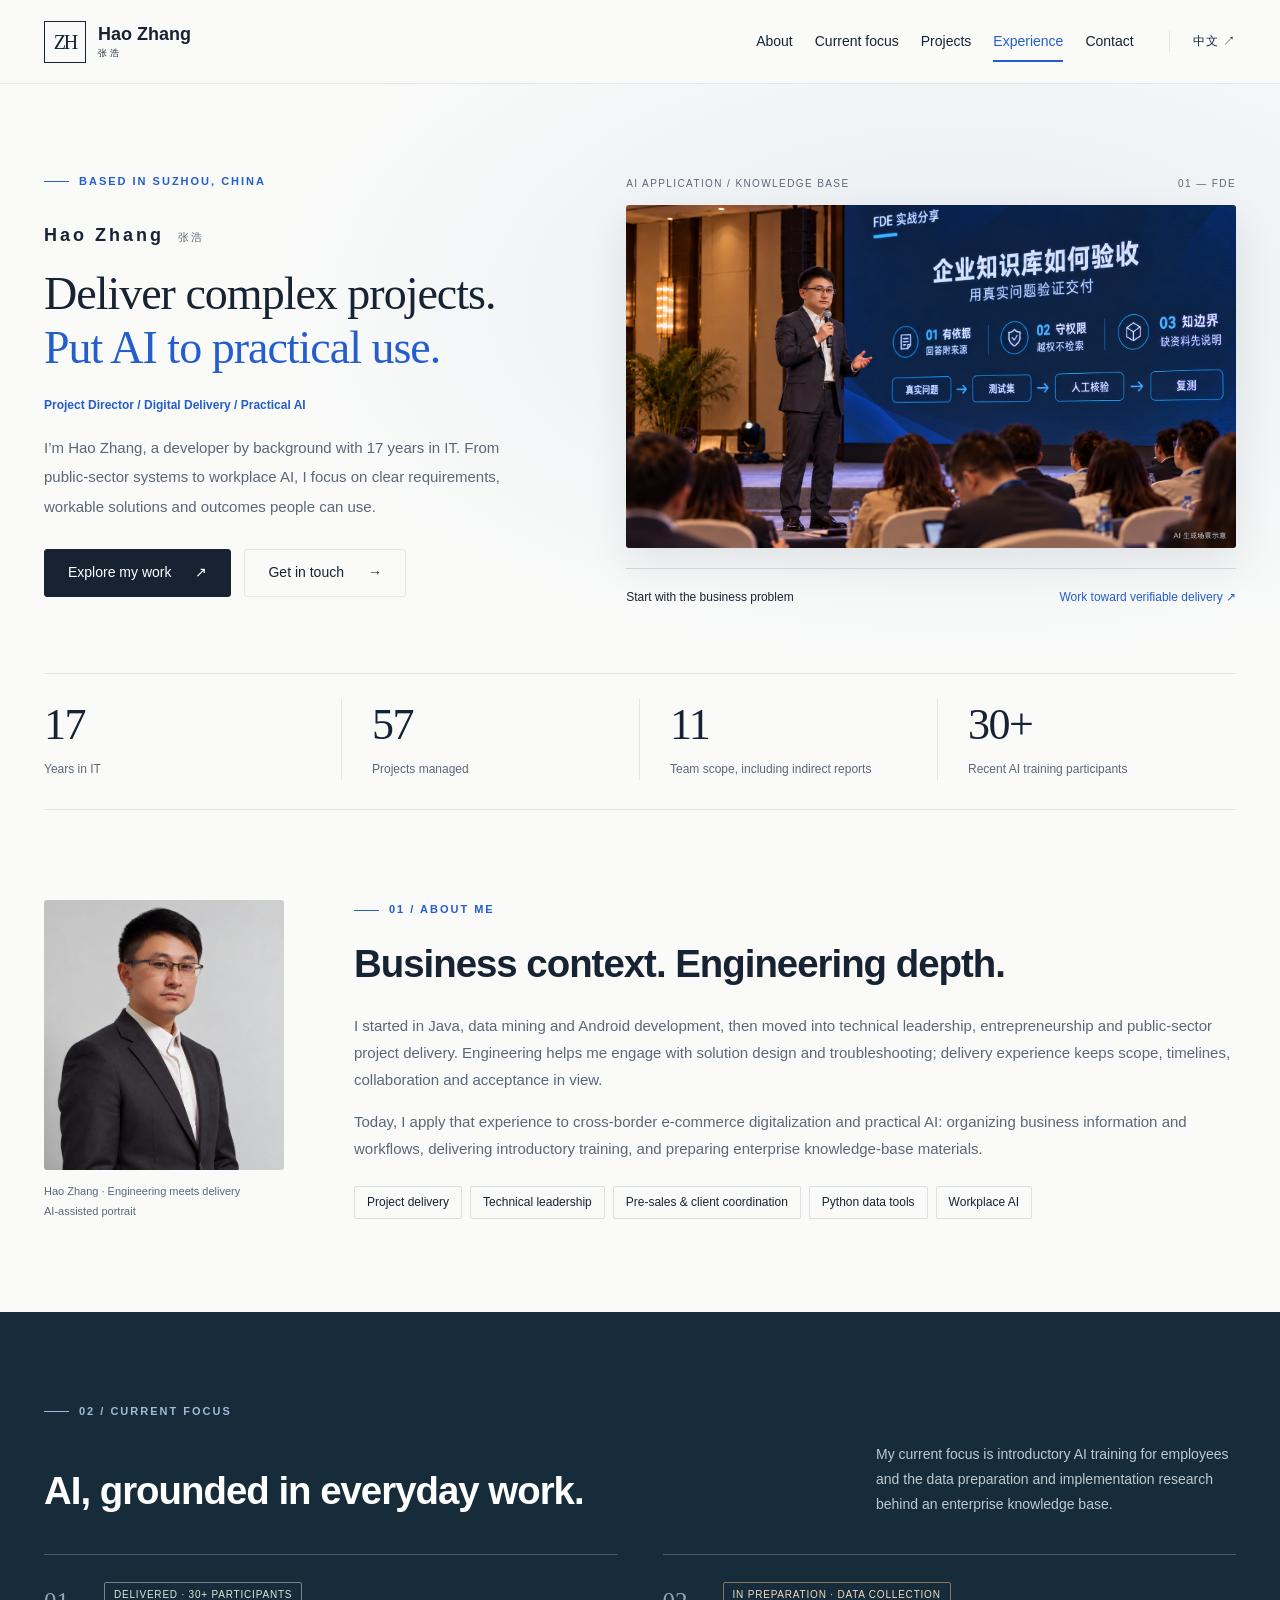
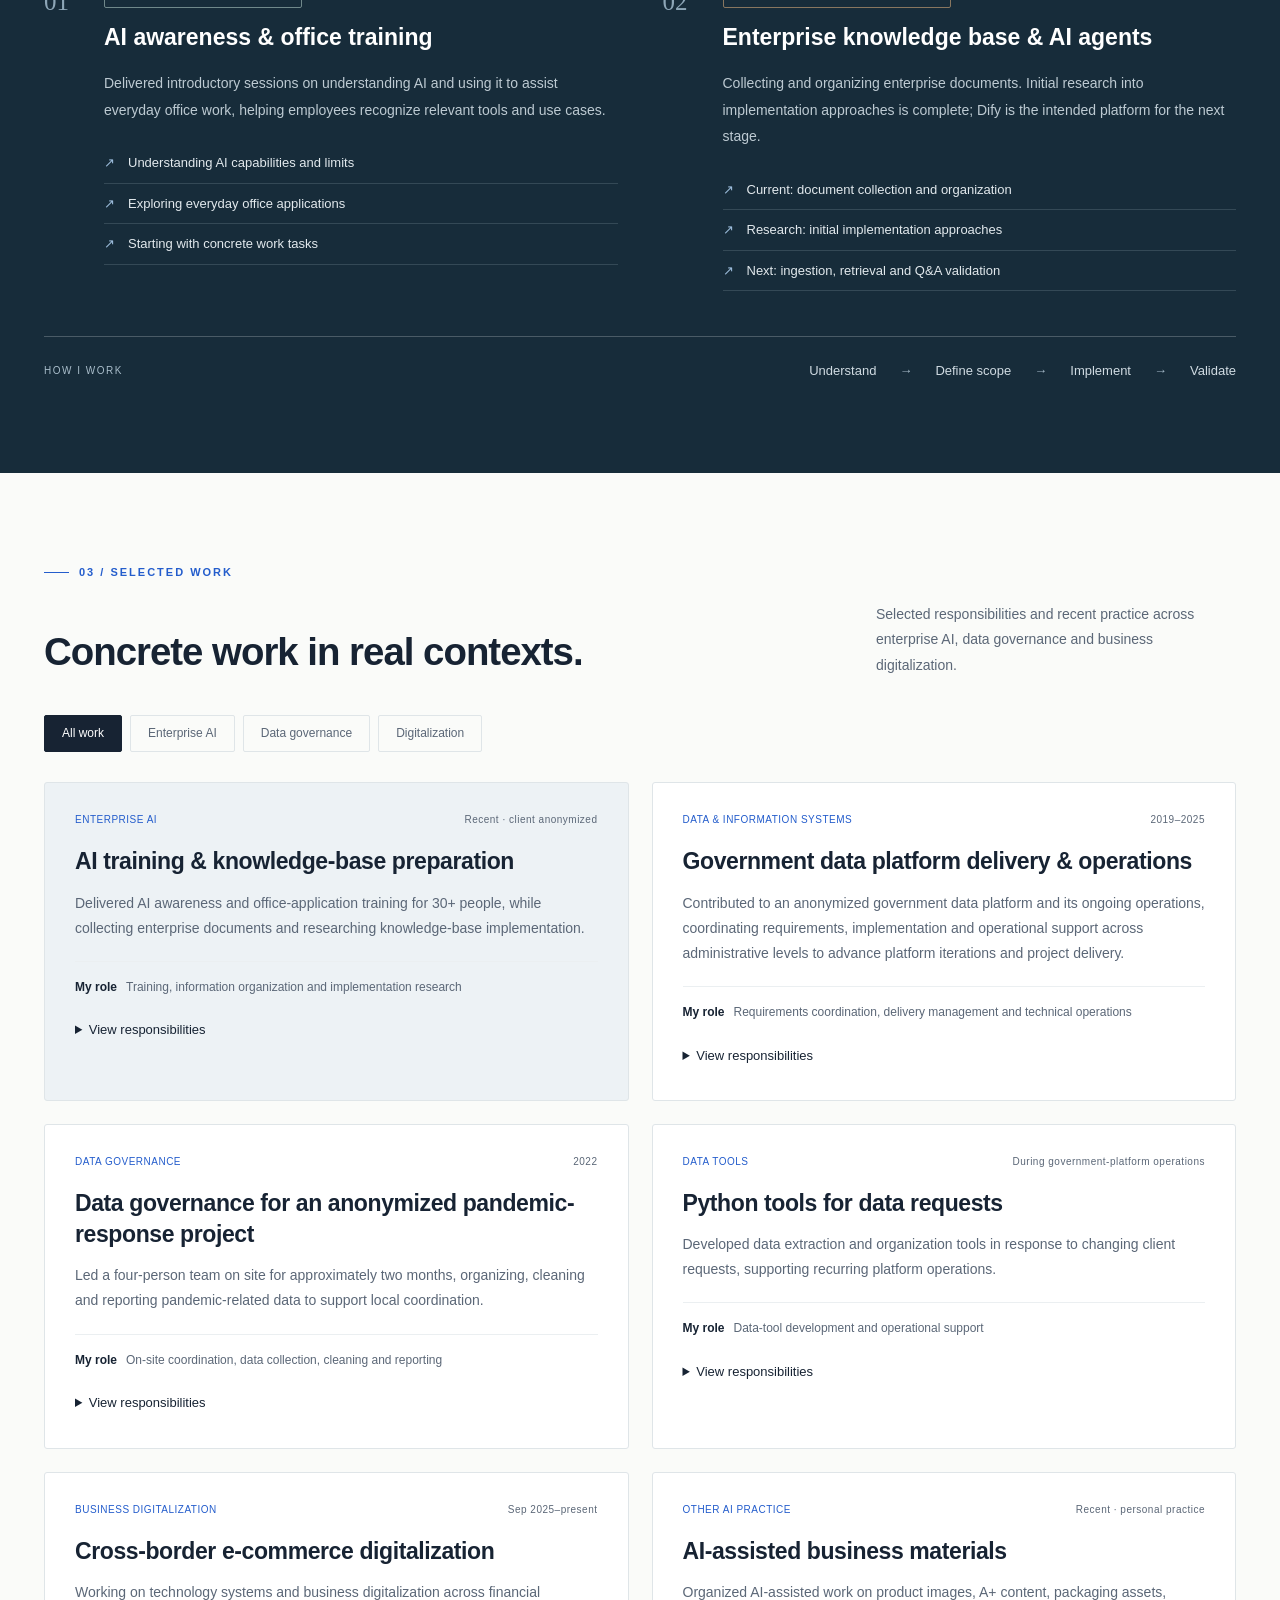
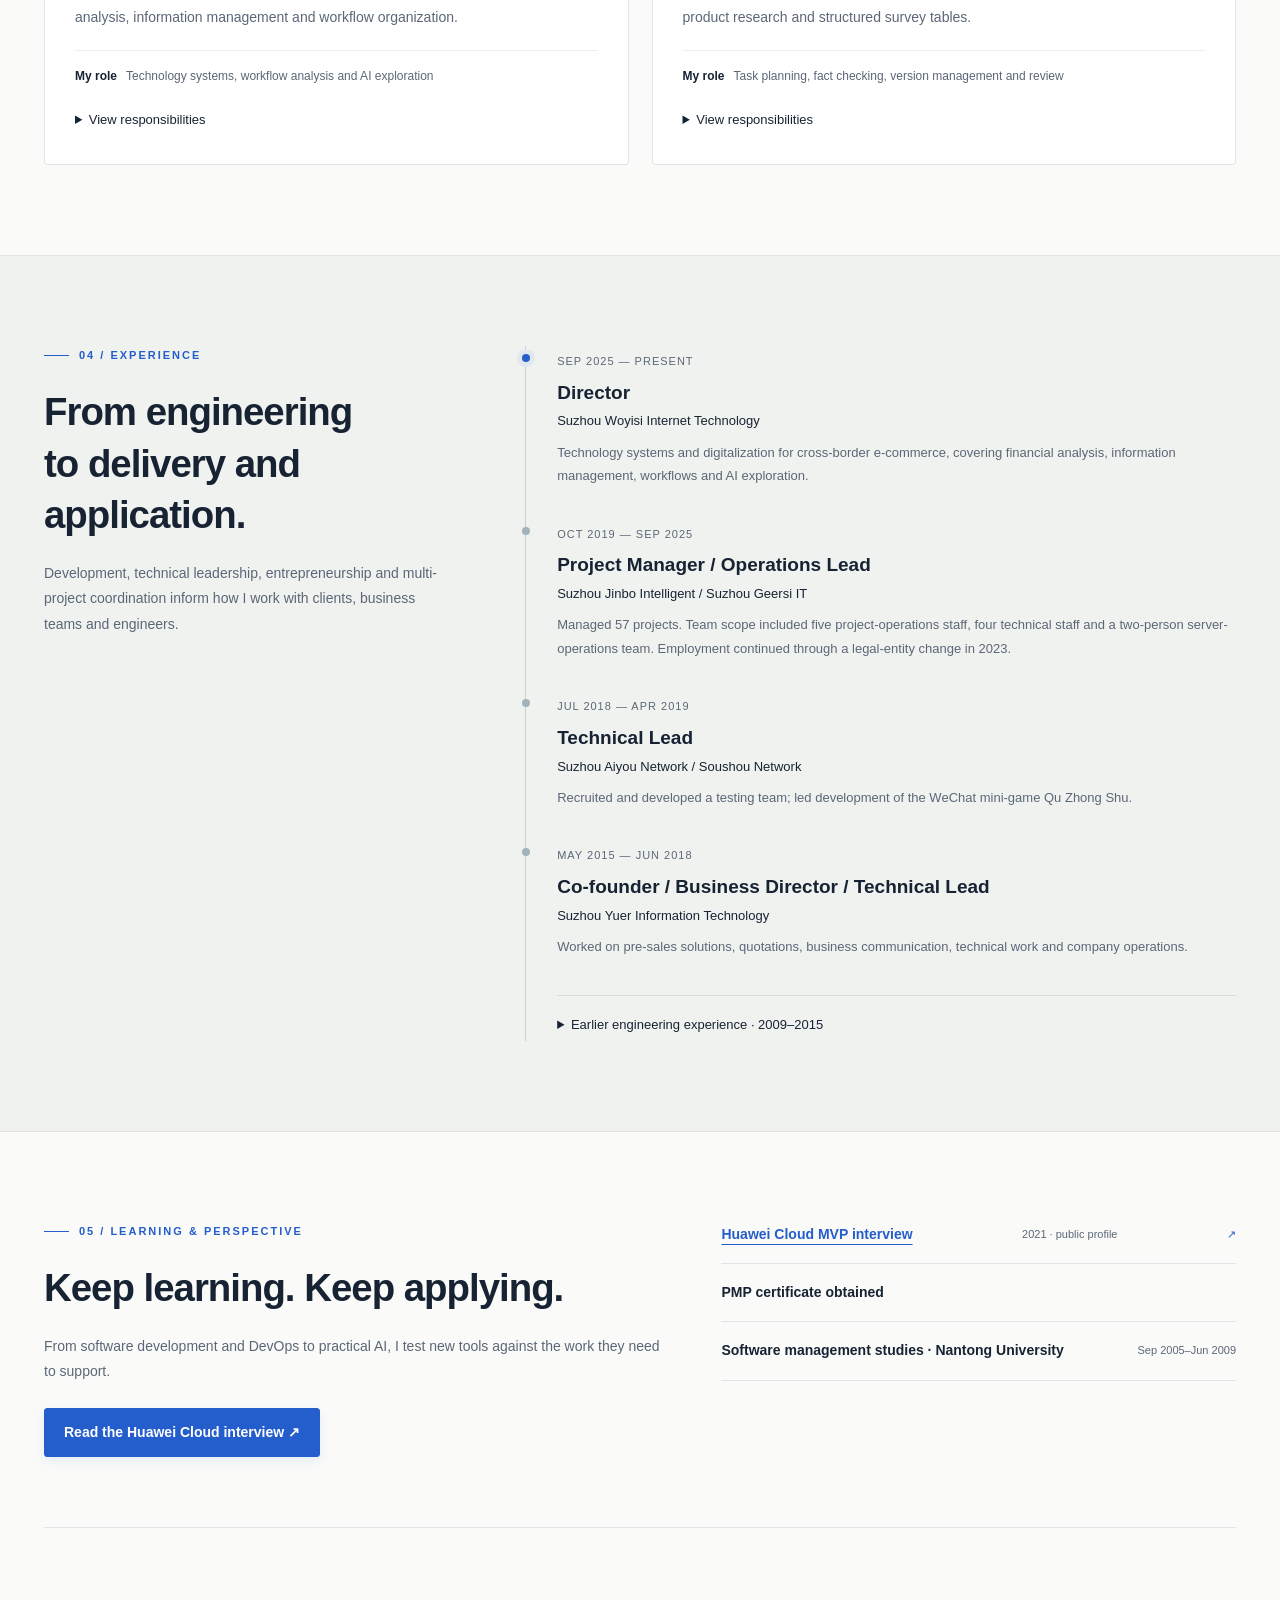
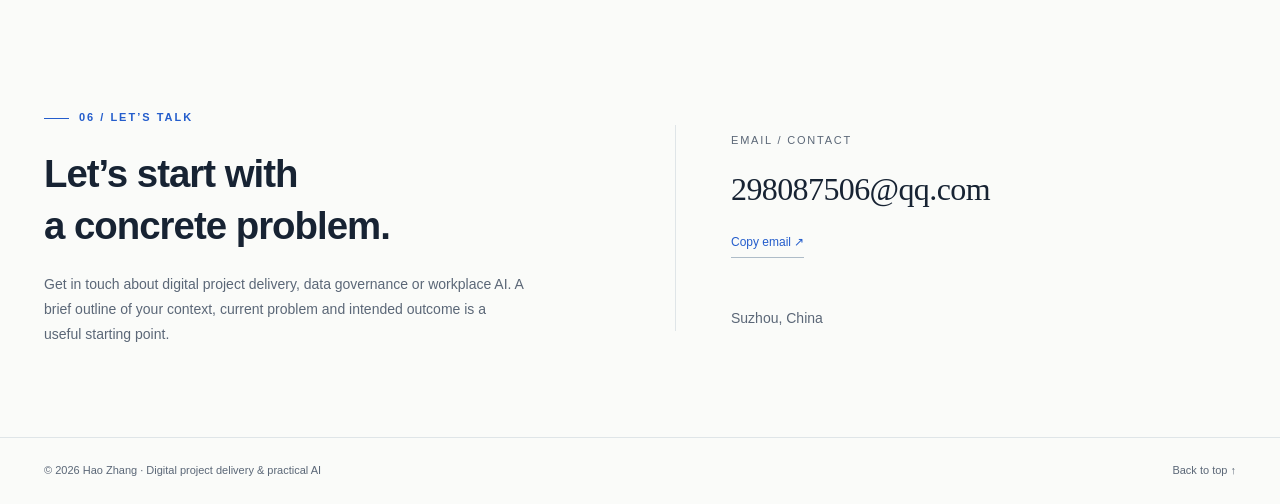
==== commit ae787e55: "Update knowledge-base focus title to include AI agents" ====
--- a/en.html
+++ b/en.html
@@ -1,11 +1,11 @@
 <!doctype html>
-<html lang="en"><head><meta charset="utf-8"><meta name="viewport" content="width=device-width,initial-scale=1"><meta name="theme-color" content="#172c3a"><title>Hao Zhang | Digital Project Delivery &amp; Practical AI</title><meta name="description" content="Hao Zhang — 17 years in IT, working across digital project delivery, data governance, AI workplace training and knowledge-base preparation."><meta property="og:title" content="Hao Zhang | Digital Project Delivery &amp; Practical AI"><meta property="og:description" content="Hao Zhang — 17 years in IT, working across digital project delivery, data governance, AI workplace training and knowledge-base preparation."><meta property="og:type" content="website"><link rel="icon" href="favicon.svg" type="image/svg+xml"><link rel="alternate" hreflang="zh-CN" href="index.html"><link rel="alternate" hreflang="en" href="en.html"><link rel="stylesheet" href="site.css"><script defer src="site.js"></script></head>
+<html lang="en"><head><meta charset="utf-8"><meta name="viewport" content="width=device-width,initial-scale=1"><meta name="theme-color" content="#172c3a"><title>Hao Zhang | Digital Project Delivery &amp; Practical AI</title><meta name="description" content="Hao Zhang — 17 years in IT, working across digital project delivery, data governance, AI workplace training and knowledge-base preparation."><meta property="og:title" content="Hao Zhang | Digital Project Delivery &amp; Practical AI"><meta property="og:description" content="Hao Zhang — 17 years in IT, working across digital project delivery, data governance, AI workplace training and knowledge-base preparation."><meta property="og:type" content="website"><link rel="icon" href="favicon.svg" type="image/svg+xml"><link rel="alternate" hreflang="zh-CN" href="index.html"><link rel="alternate" hreflang="en" href="en.html"><link rel="stylesheet" href="site.css?v=68726b99128e"><script defer src="site.js"></script></head>
 <body class="en" id="top"><a class="skip" href="#main">Skip to main content</a>
 <header class="site-header"><div class="wrap header-inner"><a class="brand" href="#top" aria-label="Hao Zhang"><span class="monogram" aria-hidden="true">ZH</span><span><strong>Hao Zhang</strong><small>张浩</small></span></a><button class="menu-toggle" aria-expanded="false" aria-controls="navigation" type="button">Menu ☰</button><nav class="navigation" id="navigation" aria-label="Main navigation"><div class="nav-links"><a href="#about">About</a><a href="#focus">Current focus</a><a href="#projects">Projects</a><a href="#experience">Experience</a><a href="#contact">Contact</a></div><a class="language" href="index.html" lang="zh-CN">中文 ↗</a></nav></div></header>
 <main id="main">
 <section class="hero" aria-labelledby="hero-title"><div class="wrap"><div class="hero-grid"><div><div class="eyebrow">BASED IN SUZHOU, CHINA</div><p class="hero-name">Hao Zhang<span>张浩</span></p><h1 id="hero-title">Deliver complex projects.<br><em>Put AI to practical use.</em></h1><p class="hero-role">Project Director / Digital Delivery / Practical AI</p><p class="hero-description">I’m Hao Zhang, a developer by background with 17 years in IT. From public-sector systems to workplace AI, I focus on clear requirements, workable solutions and outcomes people can use.</p><div class="actions"><a class="button primary" href="#projects">Explore my work<span aria-hidden="true">↗</span></a><a class="button secondary" href="#contact">Get in touch<span aria-hidden="true">→</span></a></div></div><figure class="hero-visual"><div class="image-topline"><span>AI APPLICATION / KNOWLEDGE BASE</span><span>01 — FDE</span></div><img src="assets/fde-sharing.png" width="1672" height="941" fetchpriority="high" alt="AI-generated illustration of Hao Zhang presenting knowledge-base evaluation in a hotel conference room"><div class="image-note"><span>Start with the business problem</span><span>Work toward verifiable delivery ↗</span></div></figure></div><div class="stats" aria-label="Experience at a glance"><div class="stat"><strong>17<small></small></strong><span>Years in IT</span></div><div class="stat"><strong>57<small></small></strong><span>Projects managed</span></div><div class="stat"><strong>11<small></small></strong><span>Team scope, including indirect reports</span></div><div class="stat"><strong>30+<small></small></strong><span>Recent AI training participants</span></div></div></div></section>
 <section class="section" id="about"><div class="wrap about-grid"><figure class="portrait-frame"><img src="assets/portrait.png" width="1122" height="1402" loading="lazy" alt="Hao Zhang · AI-assisted portrait"><figcaption>Hao Zhang · Engineering meets delivery<br>AI-assisted portrait</figcaption></figure><div class="about-copy"><div class="eyebrow">01 / ABOUT ME</div><h2>Business context. Engineering depth.</h2><p>I started in Java, data mining and Android development, then moved into technical leadership, entrepreneurship and public-sector project delivery. Engineering helps me engage with solution design and troubleshooting; delivery experience keeps scope, timelines, collaboration and acceptance in view.</p><p>Today, I apply that experience to cross-border e-commerce digitalization and practical AI: organizing business information and workflows, delivering introductory training, and preparing enterprise knowledge-base materials.</p><div class="skills-line"><span>Project delivery</span><span>Technical leadership</span><span>Pre-sales &amp; client coordination</span><span>Python data tools</span><span>Workplace AI</span></div></div></div></section>
-<section class="section working" id="focus"><div class="wrap"><div class="eyebrow">02 / CURRENT FOCUS</div><div class="section-heading"><h2>AI, grounded in everyday work.</h2><p>My current focus is introductory AI training for employees and the data preparation and implementation research behind an enterprise knowledge base.</p></div><div class="work-grid"><article class="work-item"><span class="work-number">01</span><div><span class="status ">DELIVERED · 30+ PARTICIPANTS</span><h3>AI awareness &amp; office training</h3><p>Delivered introductory sessions on understanding AI and using it to assist everyday office work, helping employees recognize relevant tools and use cases.</p><ul class="work-points"><li>Understanding AI capabilities and limits</li><li>Exploring everyday office applications</li><li>Starting with concrete work tasks</li></ul></div></article><article class="work-item"><span class="work-number">02</span><div><span class="status preparing">IN PREPARATION · DATA COLLECTION</span><h3>Knowledge base &amp; Dify research</h3><p>Collecting and organizing enterprise documents. Initial research into implementation approaches is complete; Dify is the intended platform for the next stage.</p><ul class="work-points"><li>Current: document collection and organization</li><li>Research: initial implementation approaches</li><li>Next: ingestion, retrieval and Q&amp;A validation</li></ul></div></article></div><div class="workflow"><span>HOW I WORK</span><div class="workflow-steps"><span>Understand</span><i aria-hidden="true">→</i><span>Define scope</span><i aria-hidden="true">→</i><span>Implement</span><i aria-hidden="true">→</i><span>Validate</span></div></div></div></section>
+<section class="section working" id="focus"><div class="wrap"><div class="eyebrow">02 / CURRENT FOCUS</div><div class="section-heading"><h2>AI, grounded in everyday work.</h2><p>My current focus is introductory AI training for employees and the data preparation and implementation research behind an enterprise knowledge base.</p></div><div class="work-grid"><article class="work-item"><span class="work-number">01</span><div><span class="status ">DELIVERED · 30+ PARTICIPANTS</span><h3>AI awareness &amp; office training</h3><p>Delivered introductory sessions on understanding AI and using it to assist everyday office work, helping employees recognize relevant tools and use cases.</p><ul class="work-points"><li>Understanding AI capabilities and limits</li><li>Exploring everyday office applications</li><li>Starting with concrete work tasks</li></ul></div></article><article class="work-item"><span class="work-number">02</span><div><span class="status preparing">IN PREPARATION · DATA COLLECTION</span><h3>Enterprise knowledge base &amp; AI agents</h3><p>Collecting and organizing enterprise documents. Initial research into implementation approaches is complete; Dify is the intended platform for the next stage.</p><ul class="work-points"><li>Current: document collection and organization</li><li>Research: initial implementation approaches</li><li>Next: ingestion, retrieval and Q&amp;A validation</li></ul></div></article></div><div class="workflow"><span>HOW I WORK</span><div class="workflow-steps"><span>Understand</span><i aria-hidden="true">→</i><span>Define scope</span><i aria-hidden="true">→</i><span>Implement</span><i aria-hidden="true">→</i><span>Validate</span></div></div></div></section>
 <section class="section" id="projects"><div class="wrap"><div class="eyebrow">03 / SELECTED WORK</div><div class="section-heading"><h2>Concrete work in real contexts.</h2><p>Selected responsibilities and recent practice across enterprise AI, data governance and business digitalization.</p></div><div class="filter-bar" role="group" aria-label="Filter projects"><button type="button" data-filter="all" aria-pressed="true" aria-controls="project-list">All work</button><button type="button" data-filter="ai" aria-pressed="false" aria-controls="project-list">Enterprise AI</button><button type="button" data-filter="data" aria-pressed="false" aria-controls="project-list">Data governance</button><button type="button" data-filter="digital" aria-pressed="false" aria-controls="project-list">Digitalization</button></div><p class="sr-only" id="filter-status" role="status" aria-live="polite"></p><div class="project-grid" id="project-list"><article class="project-card featured" data-category="ai"><div class="project-meta"><span>ENTERPRISE AI</span><time>Recent · client anonymized</time></div><h3>AI training &amp; knowledge-base preparation</h3><p>Delivered AI awareness and office-application training for 30+ people, while collecting enterprise documents and researching knowledge-base implementation.</p><div class="project-role"><b>My role</b>Training, information organization and implementation research</div><details><summary>View responsibilities</summary><p>The knowledge base is in data preparation, with Dify planned. Ingestion, Q&amp;A tests and validation are next steps; this is not presented as a live deployment.</p></details></article><article class="project-card " data-category="data"><div class="project-meta"><span>DATA &amp; INFORMATION SYSTEMS</span><time>2019–2025</time></div><h3>Government data platform delivery &amp; operations</h3><p>Contributed to an anonymized government data platform and its ongoing operations, coordinating requirements, implementation and operational support across administrative levels to advance platform iterations and project delivery.</p><div class="project-role"><b>My role</b>Requirements coordination, delivery management and technical operations</div><details><summary>View responsibilities</summary><p>Work covered requirements clarification, change coordination, technical iterations, operational support and acceptance coordination. Used data extraction and organization tools to respond to business requests, coordinating client, development and operations teams. Related assignments spanned platform construction, operations or consulting in multiple regions, with responsibilities varying by project.</p></details></article><article class="project-card " data-category="data"><div class="project-meta"><span>DATA GOVERNANCE</span><time>2022</time></div><h3>Data governance for an anonymized pandemic-response project</h3><p>Led a four-person team on site for approximately two months, organizing, cleaning and reporting pandemic-related data to support local coordination.</p><div class="project-role"><b>My role</b>On-site coordination, data collection, cleaning and reporting</div><details><summary>View responsibilities</summary><p>At the request of senior leadership, assembled a dedicated team for pandemic-response data governance, leading data collection, cleaning, verification and reporting to support on-site decision-making.</p></details></article><article class="project-card " data-category="data"><div class="project-meta"><span>DATA TOOLS</span><time>During government-platform operations</time></div><h3>Python tools for data requests</h3><p>Developed data extraction and organization tools in response to changing client requests, supporting recurring platform operations.</p><div class="project-role"><b>My role</b>Data-tool development and operational support</div><details><summary>View responsibilities</summary><p>Used Python for extraction and organization, alongside work on databases, server initialization, logging and security hardening.</p></details></article><article class="project-card " data-category="digital"><div class="project-meta"><span>BUSINESS DIGITALIZATION</span><time>Sep 2025–present</time></div><h3>Cross-border e-commerce digitalization</h3><p>Working on technology systems and business digitalization across financial analysis, information management and workflow organization.</p><div class="project-role"><b>My role</b>Technology systems, workflow analysis and AI exploration</div><details><summary>View responsibilities</summary><p>Director at Suzhou Woyisi Internet Technology, coordinating technology and digitalization work around business needs.</p></details></article><article class="project-card " data-category="ai"><div class="project-meta"><span>OTHER AI PRACTICE</span><time>Recent · personal practice</time></div><h3>AI-assisted business materials</h3><p>Organized AI-assisted work on product images, A+ content, packaging assets, product research and structured survey tables.</p><div class="project-role"><b>My role</b>Task planning, fact checking, version management and review</div><details><summary>View responsibilities</summary><p>Work includes materials for Amazon Japan, with attention to source inputs, product facts, editing scope and delivery checks. This is personal practice, not a claim of client commercial outcomes.</p></details></article></div></div></section>
 <section class="section experience" id="experience"><div class="wrap experience-grid"><div class="experience-intro"><div class="eyebrow">04 / EXPERIENCE</div><h2>From engineering<br>to delivery and application.</h2><p>Development, technical leadership, entrepreneurship and multi-project coordination inform how I work with clients, business teams and engineers.</p></div><div class="timeline"><article class="job"><time>SEP 2025 — PRESENT</time><h3>Director</h3><p class="company">Suzhou Woyisi Internet Technology</p><p class="job-description">Technology systems and digitalization for cross-border e-commerce, covering financial analysis, information management, workflows and AI exploration.</p></article><article class="job"><time>OCT 2019 — SEP 2025</time><h3>Project Manager / Operations Lead</h3><p class="company">Suzhou Jinbo Intelligent / Suzhou Geersi IT</p><p class="job-description">Managed 57 projects. Team scope included five project-operations staff, four technical staff and a two-person server-operations team. Employment continued through a legal-entity change in 2023.</p></article><article class="job"><time>JUL 2018 — APR 2019</time><h3>Technical Lead</h3><p class="company">Suzhou Aiyou Network / Soushou Network</p><p class="job-description">Recruited and developed a testing team; led development of the WeChat mini-game Qu Zhong Shu.</p></article><article class="job"><time>MAY 2015 — JUN 2018</time><h3>Co-founder / Business Director / Technical Lead</h3><p class="company">Suzhou Yuer Information Technology</p><p class="job-description">Worked on pre-sales solutions, quotations, business communication, technical work and company operations.</p></article><details class="earlier"><summary>Earlier engineering experience · 2009–2015</summary><article class="job"><time>OCT 2014 — APR 2015</time><h3>Android Development Lead</h3><p class="company">Suzhou Ruiyi Information Technology</p><p class="job-description">Led development of carrier-related applications and urgent defect resolution.</p></article><article class="job"><time>APR 2012 — SEP 2014</time><h3>Android Systems Developer</h3><p class="company">Jiangsu Fujitsu Telecommunications</p><p class="job-description">Worked on system-level development and coordinated technical proposals during visits to headquarters in Japan.</p></article><article class="job"><time>APR 2011 — FEB 2012</time><h3>Data Mining Developer</h3><p class="company">Nanjing Chenghong Technology</p><p class="job-description">Assigned to ZTE, working on user-behavior analytics for a German telecom operator.</p></article><article class="job"><time>JUL 2009 — APR 2011</time><h3>Java Developer</h3><p class="company">Nanjing Anweide Technology</p><p class="job-description">Worked on a Shanghai detention-center management system and on-site requirements; later led development of an information-management system in Heilongjiang.</p></article></details></div></div></section>
 <section class="section"><div class="wrap record"><div><div class="eyebrow">05 / LEARNING & PERSPECTIVE</div><h2>Keep learning. Keep applying.</h2><p>From software development and DevOps to practical AI, I test new tools against the work they need to support.</p><p><a class="interview-link" href="https://bbs.huaweicloud.com/blogs/245874" target="_blank" rel="noopener noreferrer">Read the Huawei Cloud interview ↗</a></p></div><div><a class="record-item record-link" href="https://bbs.huaweicloud.com/blogs/245874" target="_blank" rel="noopener noreferrer"><b>Huawei Cloud MVP interview</b><span>2021 · public profile</span><span aria-hidden="true">↗</span></a><div class="record-item"><b>PMP certificate obtained</b></div><div class="record-item"><b>Software management studies · Nantong University</b><span>Sep 2005–Jun 2009</span></div></div></div></section>
